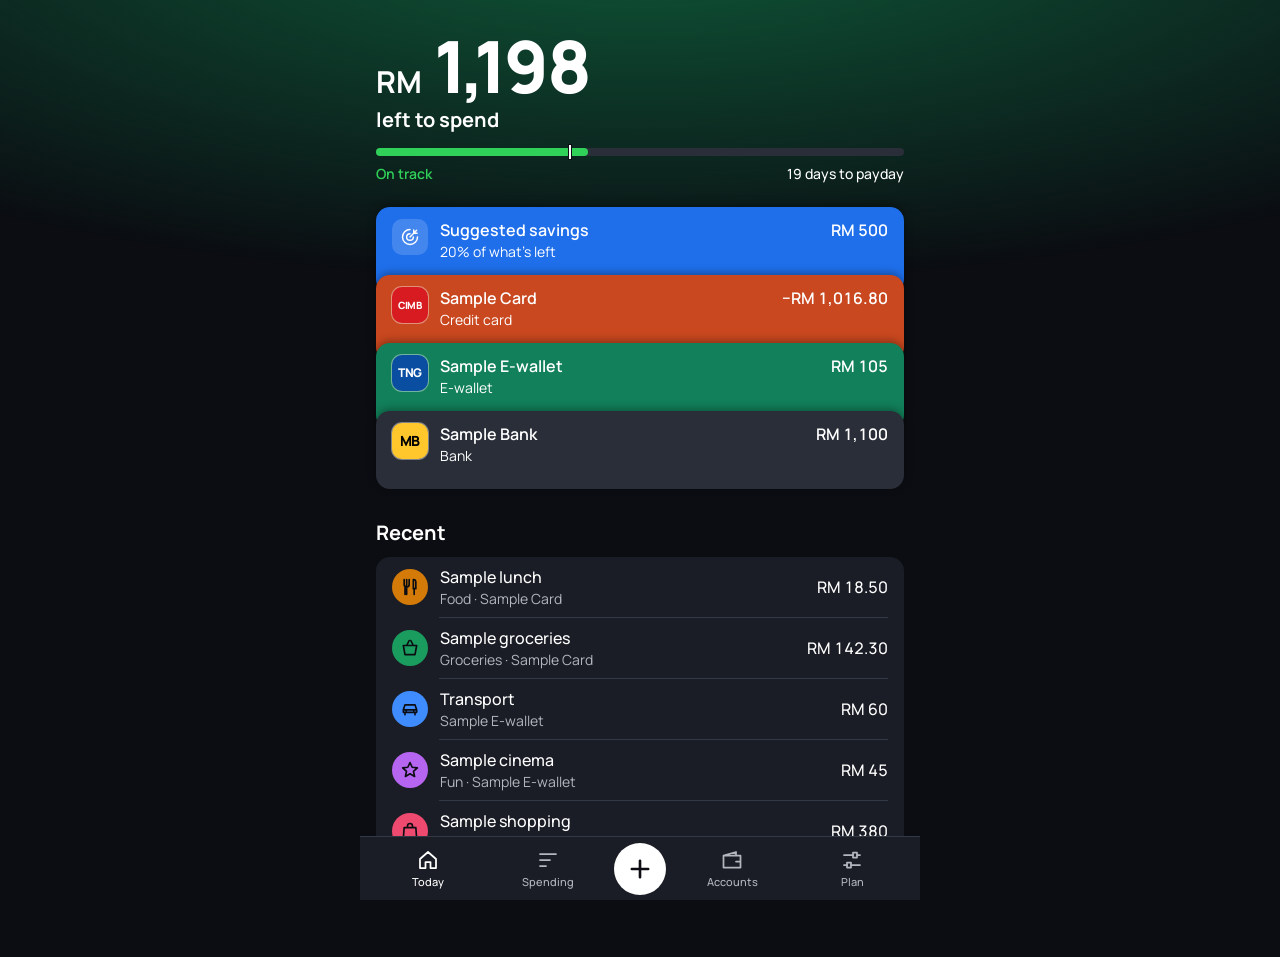
==== demo.html @ 905c10c4 "feat: add demo page with sample data Co-Authored-By: Claude Opus 5.5 <noreply@anthropic.com> Claude-" ====
<!doctype html>
<html lang="en">
<head>
<meta charset="utf-8">
<meta name="viewport" content="width=device-width,initial-scale=1,viewport-fit=cover">
<title>Left to Spend Preview</title>
<meta name="description" content="Personal finance tracker: how much more you can spend and how much to save.">
<meta name="theme-color" content="#0b0d12">
<meta name="apple-mobile-web-app-capable" content="yes">
<meta name="apple-mobile-web-app-status-bar-style" content="black-translucent">
<meta name="apple-mobile-web-app-title" content="Left to Spend">
<style>@font-face {
  font-family: Manrope;
  src: url([data-uri]) format("woff2");
  font-weight: 200 800;
  font-display: swap;
}

@property --glow { syntax: "<color>"; inherits: true; initial-value: #1c2a4a; }

:root {
  --ground: #0b0d12;
  --surface: #1a1d25;
  --surface-up: #2a2e38;
  --line: #333845;
  --stroke: #7c7c80;
  --text: #fff;
  --text-soft: #b4b6be;
  --glow-calm: #1c2a4a;
  --glow-ok: #0f5a3a;
  --glow-fast: #6b5a00;
  --glow-over: #6e2413;
  --card-save: #1f6feb;
  --card-credit: #c9481f;
  --card-wallet: #12805a;
  --card-bank: #2a2e38;
  --link: #5aa2ff;
  --gain: #30d158;
  --alert: #ff7a5c;
  --caution: #ffd60a;
  --c-food: #d47a08;
  --c-groceries: #1a9c5e;
  --c-transport: #3f8cff;
  --c-shopping: #ee4a70;
  --c-bills: #b09000;
  --c-health: #16a3a0;
  --c-fun: #b565f0;
  --c-other: #c8693f;
  --scrim: rgb(0 0 0 / .6);
  --ui: Manrope, -apple-system, BlinkMacSystemFont, "SF Pro Text", "Segoe UI", Roboto, sans-serif;
  --tabs: calc(64px + env(safe-area-inset-bottom));
  --s-1: 4px;
  --s-2: 8px;
  --s-3: 12px;
  --s-4: 16px;
  --s-5: 24px;
  --s-6: 32px;
  --r-card: 14px;
  --r-control: 10px;
  --t-tab: .6875rem;
  --t-meta: .875rem;
  --t-body: 1rem;
  --t-section: 1.25rem;
  --t-title: 2rem;
  --t-figure: 4.5rem;
  color-scheme: dark;
}

* { box-sizing: border-box; -webkit-tap-highlight-color: transparent; }
[hidden] { display: none !important; }

html { -webkit-text-size-adjust: 100%; scrollbar-color: var(--line) var(--ground); }
/* Lets the iPhone text size setting scale every rem. */
@supports (font: -apple-system-body) { html { font: -apple-system-body; } }

.acct-balance, .row-amount, .sum-table td, .cat-label, .grow input {
  font-variant-numeric: tabular-nums;
}

body {
  margin: 0;
  --glow: var(--glow-calm);
  background: var(--ground);
  color: var(--text);
  font: 400 var(--t-body)/1.4 var(--ui);
  caret-color: var(--link);
}

/* The screen shows pace before any number is read. */
body[data-pace="ok"] { --glow: var(--glow-ok); }
body[data-pace="fast"] { --glow: var(--glow-fast); }
body[data-pace="over"] { --glow: var(--glow-over); }
body { transition: --glow .8s ease; }
body::before {
  content: "";
  position: fixed; inset: 0 0 auto; z-index: -1;
  height: 62vh;
  background: radial-gradient(120% 90% at 50% -14%, var(--glow), transparent 72%);
  pointer-events: none;
}

::selection { background: var(--text); color: var(--ground); }
:focus-visible { outline: 2px solid var(--text); outline-offset: 2px; }
h1, h2, p { margin: 0; }
h1, h2 { text-wrap: balance; }
p { text-wrap: pretty; }
button, input, select { font: inherit; color: inherit; }
button { background: none; border: 0; padding: 0; cursor: pointer; }
fieldset { border: 0; margin: 0; padding: 0; min-width: 0; }
legend { padding: 0; }
.sprite { position: absolute; }

.icon {
  width: 24px; height: 24px;
  flex: none;
  fill: none; stroke: currentColor; stroke-width: 1.75;
  stroke-linecap: round; stroke-linejoin: round;
}

.visually-hidden { position: absolute; width: 1px; height: 1px; overflow: hidden; clip-path: inset(50%); white-space: nowrap; }

#view {
  max-width: 560px;
  margin: 0 auto;
  padding: calc(env(safe-area-inset-top) + var(--s-3)) var(--s-4) calc(var(--tabs) + var(--s-6));
}

.topline { display: flex; justify-content: space-between; align-items: center; gap: var(--s-3); min-height: 40px; }
h1 { font-size: var(--t-title); line-height: 1.1; font-weight: 700; letter-spacing: -.02em; }
.topline.quiet { min-height: var(--s-2); }
.sync-warning { color: var(--alert); font-size: var(--t-meta); }

/* The answer */
.hero { container-type: inline-size; margin-top: var(--s-2); }

.figure {
  /* Fits any amount: .66em per character of Manrope extra bold, plus the RM mark. */
  font-size: min(var(--t-figure), calc(100cqw / ((var(--len, 5) + 1.4) * .66)));
  font-weight: 800;
  line-height: 1.05;
  letter-spacing: -.03em;
  white-space: nowrap;
}
.figure .cur { font-size: .42em; font-weight: 700; letter-spacing: 0; }
.hero-label { font-size: var(--t-section); font-weight: 700; line-height: 1.2; margin-top: var(--s-1); }
.hero[data-state="over"] .hero-label { color: var(--alert); }
.hero > .hero-sub { margin-top: var(--s-2); font-size: var(--t-meta); }

.pace { position: relative; height: 8px; margin-top: var(--s-4); border-radius: 4px; background: var(--surface-up); }
.pace-fill { display: block; height: 100%; min-width: 8px; border-radius: 4px; background: var(--gain); transform-origin: 0 50%; }
.pace[data-pace="fast"] .pace-fill { background: var(--caution); }
.pace[data-pace="over"] .pace-fill { background: var(--alert); }
.pace-now { position: absolute; top: -3px; width: 2px; height: 14px; margin-left: -1px; background: var(--text); box-shadow: 0 0 0 1px var(--ground); }
.pace-row { display: flex; flex-wrap: wrap; justify-content: space-between; gap: 0 var(--s-3); margin-top: var(--s-2); font-size: var(--t-meta); font-weight: 500; color: var(--text); }
.pace-word { font-weight: 600; color: var(--gain); }
.pace-word[data-pace="fast"] { color: var(--caution); }
.pace-word[data-pace="over"] { color: var(--alert); }

.mix, .cat-bar { transform-origin: 0 50%; }
.mix { display: flex; gap: 2px; height: 10px; margin-top: var(--s-4); }
.mix span { min-width: 4px; background: var(--stroke); }
.mix span:first-child { border-radius: 4px 0 0 4px; }
.mix span:last-child { border-radius: 0 4px 4px 0; }

[data-cat="food"] { --hue: var(--c-food); }
[data-cat="groceries"] { --hue: var(--c-groceries); }
[data-cat="transport"] { --hue: var(--c-transport); }
[data-cat="shopping"] { --hue: var(--c-shopping); }
[data-cat="bills"] { --hue: var(--c-bills); }
[data-cat="health"] { --hue: var(--c-health); }
[data-cat="fun"] { --hue: var(--c-fun); }
[data-cat="other"] { --hue: var(--c-other); }
[data-cat="in"] { --hue: var(--gain); }
.mix span[data-cat], .cat-bar[data-cat] { background: var(--hue, var(--stroke)); }

.badge {
  flex: none;
  width: 36px; height: 36px;
  display: grid; place-items: center;
  border-radius: 50%;
  background: var(--hue, var(--surface-up));
  color: var(--ground);
  font-size: var(--t-meta); font-weight: 600;
}
.badge:not([data-cat]), .badge[data-cat="move"] { color: var(--text); }
.badge .icon { width: 20px; height: 20px; stroke-width: 2; }
.hero[data-state="over"] .figure { color: var(--alert); }

.hero-sub { color: var(--text-soft); }

/* Wallet stack */
.stack { list-style: none; margin: var(--s-5) 0 0; padding: 0; }
.hero + .stack { margin-top: var(--s-5); }
.stack li + li { margin-top: -18px; }
.stack li:last-child .acct { padding-bottom: var(--s-5); }

.acct {
  position: relative;
  width: 100%; min-height: 72px;
  display: flex; flex-wrap: wrap; justify-content: space-between; align-items: flex-start; gap: var(--s-1) var(--s-3);
  padding: var(--s-3) var(--s-4) calc(var(--s-5) + var(--s-2));
  border-radius: var(--r-card);
  background: var(--card-bank);
  box-shadow: 0 -2px 8px rgb(0 0 0 / .35);
  text-align: left;
  color: var(--text);
}
.acct[data-type="save"] { background: var(--card-save); }
.acct[data-type="card"] { background: var(--card-credit); }
.acct[data-type="ewallet"] { background: var(--card-wallet); }
.acct[data-type="bank"] { background: var(--card-bank); }
.acct-main { flex: 1 1 9ch; min-width: 0; }
.tile {
  flex: none;
  width: 36px; height: 36px;
  display: grid; place-items: center;
  border-radius: var(--r-control);
  background: rgb(255 255 255 / .16);
  color: var(--text);
}
.tile .icon { width: 20px; height: 20px; }
.tile .icon.fill { fill: currentColor; stroke: none; }
.rows .tile { background: var(--surface-up); }
.acct.ghost .tile { background: var(--surface); }
/* Fixed px: monograms are tile artwork and must stay inside the tile at any text size. */
.acct .tile[style] { box-shadow: 0 0 0 1px rgb(255 255 255 / .4); }
.mono { font-size: 12px; font-weight: 800; line-height: 1; letter-spacing: -.01em; }
.mono[data-len="4"] { font-size: 10px; }
.mono[data-len="1"], .mono[data-len="2"] { font-size: 14px; }

.brands { display: grid; grid-template-columns: repeat(auto-fill, minmax(4.75rem, 1fr)); gap: var(--s-2); }
.brand { position: relative; display: grid; justify-items: center; align-content: start; gap: var(--s-1); padding: var(--s-2) 2px; border-radius: var(--r-control); text-align: center; font-size: .6875rem; line-height: 1.2; cursor: pointer; }
.brand input { position: absolute; opacity: 0; inset: 0; margin: 0; cursor: pointer; }
.brand:has(input:checked) { background: var(--surface-up); box-shadow: inset 0 0 0 2px var(--text); }
.brand:has(input:focus-visible) { outline: 2px solid var(--text); outline-offset: 2px; }
.brand .tile { width: 44px; height: 44px; border-radius: 12px; }
.acct-name { display: block; font-weight: 600; overflow-wrap: anywhere; }
.acct-type { display: block; font-size: var(--t-meta); }
.acct-balance { margin-left: auto; font-weight: 600; white-space: nowrap; }

.acct.ghost {
  background: var(--ground);
  border: 1px dashed var(--stroke);
  box-shadow: none;
  align-items: center;
}
.stack:has(.ghost) li + li { margin-top: var(--s-2); }
.stack:has(.ghost) li .acct { padding-bottom: var(--s-3); }
.acct.ghost .acct-type { color: var(--text-soft); }
.acct.ghost:active { background: var(--surface); }
.acct:disabled { color: var(--text-soft); cursor: default; }

/* Sections */
.block { margin-top: var(--s-6); }
.block > h2 { font-size: var(--t-section); font-weight: 700; line-height: 1.2; letter-spacing: -.01em; margin-bottom: var(--s-3); }
.block-note { color: var(--text-soft); font-size: var(--t-meta); line-height: 1.45; }
.date-head { margin: var(--s-4) 0 var(--s-2); color: var(--text-soft); font-size: var(--t-meta); font-weight: 600; }
.empty { color: var(--text-soft); padding: var(--s-3) 0; }

.notice { background: var(--surface); border-radius: var(--r-card); padding: var(--s-4); margin-top: var(--s-5); display: grid; gap: var(--s-3); }
.notice-head { display: flex; gap: var(--s-3); align-items: flex-start; }
.notice-actions { display: flex; gap: var(--s-2); }

.rows { list-style: none; margin: 0; padding: 0 var(--s-4); background: var(--surface); border-radius: var(--r-card); }
.rows > li + li { border-top: 1px solid var(--line); }
.rows > li:has(.badge) + li { border-image: linear-gradient(90deg, transparent 48px, var(--line) 48px) 1; }

.row {
  width: 100%; min-height: 60px;
  display: flex; align-items: center; gap: var(--s-3);
  padding: var(--s-2) 0; text-align: left;
}
.row-main { flex: 1; min-width: 0; }
.row-title { display: block; font-weight: 500; overflow-wrap: anywhere; }
.row-sub { display: block; color: var(--text-soft); font-size: var(--t-meta); overflow-wrap: anywhere; }
.row-amount { white-space: nowrap; font-weight: 500; }
.row-amount.in { color: var(--gain); }

.sum-table { width: 100%; border-collapse: collapse; }
.sum-table th, .sum-table td { padding: var(--s-2) 0; border-top: 1px solid var(--line); }
.sum-table tr:first-child th, .sum-table tr:first-child td { border-top: 0; }
.sum-table th .icon { width: 18px; height: 18px; margin-right: var(--s-2); vertical-align: -4px; }
.sum-table th { font-weight: 400; text-align: left; color: var(--text-soft); overflow-wrap: anywhere; }
.sum-table td { text-align: right; white-space: nowrap; padding-left: var(--s-3); }
.sum-table .total th, .sum-table .total td { color: var(--text); font-weight: 600; }
.sum-group { background: var(--surface); border-radius: var(--r-card); padding: var(--s-2) var(--s-4); }
dialog .rows { background: var(--surface-up); }
dialog .sum-group { background: var(--surface-up); margin-top: var(--s-4); }
dialog .sum-table th, dialog .sum-table td { border-color: var(--stroke); }

details { margin-top: var(--s-5); }
summary { min-height: 44px; display: flex; align-items: center; color: var(--link); cursor: pointer; list-style: none; }
summary::-webkit-details-marker { display: none; }

.spoken { font-size: var(--t-section); font-weight: 600; margin-bottom: var(--s-2); }

/* Spending */
.cycle-nav { display: flex; justify-content: space-between; align-items: center; margin-top: var(--s-1); }
.cycle-nav button { width: 44px; height: 44px; display: grid; place-items: center; }
.cycle-nav button:first-child { margin-left: -10px; }
.cycle-nav button:last-child { margin-right: -10px; }
.cycle-nav button:disabled { opacity: .35; cursor: default; }
.cycle-nav span { font-weight: 600; }

.cats { background: var(--surface); border-radius: var(--r-card); padding: var(--s-2) var(--s-4); }
.cat { display: flex; align-items: center; gap: var(--s-3); width: 100%; padding: var(--s-2) 0; text-align: left; }
.cat-main { flex: 1; min-width: 0; }
.cat[aria-pressed="true"] .cat-label { color: var(--link); }
.cat-label { display: flex; justify-content: space-between; gap: var(--s-3); margin-bottom: var(--s-1); font-weight: 500; }
.cat-track { display: block; height: 6px; }
.cat-bar { display: block; height: 6px; min-width: 6px; border-radius: 0 4px 4px 0; background: var(--text); }

/* Controls */
.btn {
  min-height: 44px; padding: 0 var(--s-4);
  display: inline-flex; align-items: center; justify-content: center;
  border-radius: var(--r-control);
  font-weight: 600;
  background: var(--surface-up); color: var(--text);
}
.btn.primary { background: var(--text); color: var(--ground); }
.btn.wide { width: 100%; margin-top: var(--s-3); }
.btn { gap: var(--s-2); }
.btn .icon { width: 20px; height: 20px; }
.btn.danger { width: 100%; margin-top: var(--s-5); background: none; color: var(--alert); border: 1px solid var(--alert); }

.field { display: block; margin-top: var(--s-4); }
.field-label { display: block; font-size: var(--t-meta); font-weight: 600; margin-bottom: var(--s-1); }
.field input {
  width: 100%; min-height: 48px; padding: 0 var(--s-3);
  border-radius: var(--r-control);
  border: 1px solid var(--stroke);
  background: var(--surface);
  font-size: var(--t-body);
  -webkit-appearance: none; appearance: none;
}
.field input::placeholder { color: var(--text-soft); opacity: 1; }
dialog .field input { background: var(--surface-up); }
.form-rows { margin-top: var(--s-3); }
.grow {
  display: flex; flex-wrap: wrap; justify-content: space-between; align-items: center; gap: 0 var(--s-3);
  min-height: 52px;
  padding: var(--s-1) 0;
}
.grow + .grow { border-top: 1px solid var(--line); }
.grow > .tile { flex: none; }
.grow > span:not(.tile) { flex: 1 1 6rem; min-width: 0; }
.grow input[type="date"] { flex: 0 0 12.5rem; }
.grow input:not([type="checkbox"]), .grow select {
  flex: 1 1 5.5rem; min-width: 0; min-height: 44px;
  border: 0; border-radius: var(--s-2);
  background: none;
  font-size: var(--t-body);
  text-align: right;
  -webkit-appearance: none; appearance: none;
}
.grow input::placeholder { color: var(--text-soft); opacity: 1; }
.grow select {
  padding-right: 22px;
  flex: 1 1 8rem;
  background: url("data:image/svg+xml,%3Csvg xmlns='http://www.w3.org/2000/svg' width='16' height='16' fill='none' stroke='%23b4b6be' stroke-width='1.75' stroke-linecap='round' stroke-linejoin='round'%3E%3Cpath d='m3.5 6 4.5 4.5L12.5 6'/%3E%3C/svg%3E") no-repeat right center;
  text-overflow: ellipsis;
}
dialog .form-rows { background: var(--surface-up); }
dialog .form-rows .tile { background: rgb(255 255 255 / .1); }
dialog .grow + .grow { border-color: var(--stroke); }
.form-note { margin-top: var(--s-2); }
.field-hint { display: block; margin-top: var(--s-1); font-size: var(--t-meta); color: var(--text-soft); }

.grow input[type="checkbox"] {
  -webkit-appearance: none; appearance: none;
  flex: none; position: relative; margin: 0 0 0 auto;
  width: 51px; height: 31px;
  border-radius: 16px;
  background: var(--stroke);
  transition: background .2s;
  cursor: pointer;
}
.grow input[type="checkbox"]::after {
  content: "";
  position: absolute; top: 2px; left: 2px;
  width: 27px; height: 27px;
  border-radius: 50%;
  background: var(--text);
  box-shadow: 0 1px 3px rgb(0 0 0 / .3);
  transition: transform .2s cubic-bezier(.16, 1, .3, 1);
}
.grow input[type="checkbox"]:checked { background: var(--gain); }
.grow input[type="checkbox"]:checked::after { transform: translateX(20px); }

.error { color: var(--alert); font-size: var(--t-meta); margin-top: var(--s-2); }
.error:empty { display: none; }

/* Tab bar */
.tabs {
  position: fixed; inset: auto 0 0; z-index: 5;
  max-width: 560px; margin: 0 auto;
  display: grid; grid-template-columns: 1fr 1fr 64px 1fr 1fr; align-items: center; justify-items: center;
  height: var(--tabs);
  padding: 0 var(--s-2) env(safe-area-inset-bottom);
  background: var(--surface);
  border-top: 1px solid var(--line);
}
.tabs button {
  display: grid; justify-items: center; gap: 2px;
  min-width: 56px; min-height: 48px;
  align-content: center;
  font-size: min(var(--t-tab), 15px); font-weight: 500;
  color: var(--text-soft);
}
.tabs button[aria-current="page"] { color: var(--text); }
.tabs .add {
  width: 52px; height: 52px; min-width: 0;
  border-radius: 50%;
  background: var(--text); color: var(--ground);
}
.tabs .add .icon { width: 28px; height: 28px; stroke-width: 2.25; }

/* Sheet */
dialog {
  position: fixed; inset: auto 0 0; margin: 0 auto;
  width: 100%; max-width: 560px; max-height: calc(100dvh - env(safe-area-inset-top) - 16px);
  padding: 0; border: 0;
  border-radius: var(--r-card) var(--r-card) 0 0;
  background: var(--surface); color: var(--text);
  overflow: auto;
  overscroll-behavior: contain;
}
.deal .stack li { animation: deal .56s cubic-bezier(.16, 1, .3, 1) backwards; }
.deal .stack li:nth-child(2) { --from: -66px; animation-delay: 40ms; }
.deal .stack li:nth-child(3) { --from: -132px; animation-delay: 80ms; }
.deal .stack li:nth-child(4) { --from: -198px; animation-delay: 120ms; }
.deal .stack li:nth-child(n+5) { --from: -264px; animation-delay: 160ms; }
@keyframes deal { from { transform: translateY(var(--from, 0)); } }
.acct { transition: transform .12s cubic-bezier(.16, 1, .3, 1); }
.acct:active:not(:disabled) { transform: translateY(-3px) scale(.99); }
.tabs .add { transition: transform .12s cubic-bezier(.16, 1, .3, 1); }
.tabs .add:active { transform: scale(.9); }
dialog[open] { animation: sheet-up .28s cubic-bezier(.16, 1, .3, 1); }
@keyframes sheet-up { from { transform: translateY(32px); opacity: 0; } }
dialog::backdrop { background: var(--scrim); }
body:has(dialog[open]) { overflow: hidden; }

.sheet-head {
  position: sticky; top: 0; z-index: 1;
  display: grid; grid-template-columns: 1fr auto 1fr; gap: var(--s-2); align-items: center;
  min-height: 56px; padding: 0 var(--s-4);
  background: var(--surface);
  border-bottom: 1px solid var(--line);
}
.sheet-head h2 { text-align: center; font-size: var(--t-body); font-weight: 600; }
.sheet-head button { min-height: 44px; color: var(--link); text-align: left; white-space: nowrap; }
.sheet-head .save { font-weight: 600; text-align: right; }

.sheet-body { padding: var(--s-2) var(--s-4) calc(var(--s-5) + env(safe-area-inset-bottom)); }
.sheet-amount { font-size: var(--t-title); font-weight: 700; margin-top: var(--s-3); }

.amount-field input {
  height: 1.5em;
  font-size: var(--t-figure); font-weight: 800; letter-spacing: -.03em;
  border: 0; border-bottom: 1px solid var(--stroke); border-radius: 0;
  background: none !important;
  padding: 0;
}
.amount-field input:focus-visible { outline: 0; border-bottom: 2px solid var(--text); }

.seg-group { margin-top: var(--s-3); }
.seg { display: flex; flex-wrap: wrap; gap: 2px; padding: 2px; border-radius: var(--r-control); background: var(--surface-up); }
.seg label { position: relative; flex: 1 1 30%; }
.seg input { position: absolute; opacity: 0; inset: 0; margin: 0; }
.seg label > span { display: flex; align-items: center; justify-content: center; gap: 6px; min-height: 44px; padding: 0 var(--s-2); border-radius: var(--s-2); font-size: var(--t-meta); font-weight: 500; }
.seg .icon { width: 16px; height: 16px; }
.seg input:checked + span { background: var(--text); color: var(--ground); font-weight: 600; }
.seg input:focus-visible + span { outline: 2px solid var(--text); }

fieldset.field { margin-top: var(--s-4); }
.chips { display: flex; flex-wrap: wrap; gap: var(--s-2); }
.chips label { position: relative; }
.chips input { position: absolute; opacity: 0; inset: 0; margin: 0; }
.chips .badge, .chips .tile { width: 28px; height: 28px; border-radius: 50%; }
.chips .badge .icon, .chips .tile .icon { width: 16px; height: 16px; }
.chips .tile .mono { font-size: 9px; }
.chips input:checked + span .tile:not([style]) { background: rgb(0 0 0 / .1); color: var(--ground); }
.chips label > span { display: flex; align-items: center; gap: var(--s-2); min-height: 44px; padding: 0 var(--s-4) 0 var(--s-2); border-radius: 22px; border: 1px solid var(--stroke); font-size: var(--t-meta); font-weight: 500; }
.chips input:checked + span { background: var(--text); border-color: var(--text); color: var(--ground); font-weight: 600; }
.chips input:focus-visible + span { outline: 2px solid var(--text); outline-offset: 2px; }

form:not([data-type="spend"]) .only-spend,
form[data-type="transfer"] .not-transfer,
form:not([data-type="transfer"]) .only-transfer,
form[data-type="ewallet"] .not-ewallet,
form:not([data-type="ewallet"]) .only-ewallet,
form[data-type="card"] .not-card,
form:not([data-type="card"]) .only-card { display: none; }

#toast {
  position: fixed; left: var(--s-4); right: var(--s-4); z-index: 10;
  bottom: calc(var(--tabs) + var(--s-3));
  max-width: 528px; margin: 0 auto;
  display: flex; justify-content: space-between; align-items: center; gap: var(--s-3);
  min-height: 48px; padding: var(--s-2) var(--s-4);
  border-radius: var(--r-control);
  background: var(--surface-up); color: var(--text);
  box-shadow: 0 2px 8px rgb(0 0 0 / .5);
  opacity: 0; transform: translateY(8px); pointer-events: none;
  transition: opacity .2s, transform .2s cubic-bezier(.16, 1, .3, 1);
}
#toast.show { opacity: 1; transform: none; pointer-events: auto; }
.toast-text { display: flex; align-items: center; gap: var(--s-2); }
.toast-text .icon { width: 20px; height: 20px; color: var(--gain); }
#toast button { min-height: 44px; color: var(--link); font-weight: 600; }

.acct:active:not(:disabled), .btn:active, .tabs .add:active { filter: brightness(.82); }
.row:active, .cat:active, .tabs button:not(.add):active, .sheet-head button:active { opacity: .6; }
@media (hover: hover) {
  .acct:hover:not(:disabled), .btn:hover, .tabs .add:hover { filter: brightness(1.12); }
  .row:hover, .cat:hover { opacity: .85; }
  .tabs button:not(.add):hover { color: var(--text); }
}

@media (prefers-reduced-motion: reduce) {
  body { transition: none; }
  #toast, .grow input[type="checkbox"], .grow input[type="checkbox"]::after { transition: none; }
  dialog[open], .deal .stack li { animation: none; }
  .acct, .tabs .add { transition: none; }
  .acct:active:not(:disabled), .tabs .add:active { transform: none; }
}
</style>
</head>
<body>
<svg width="0" height="0" class="sprite" aria-hidden="true">
  <defs>
    <symbol id="i-today" viewBox="0 0 24 24"><path d="m4 11 8-7 8 7v9h-5.5v-6h-5v6H4z"/></symbol>
    <symbol id="i-spending" viewBox="0 0 24 24"><path d="M4 6h16M4 12h10M4 18h6"/></symbol>
    <symbol id="i-accounts" viewBox="0 0 24 24"><path d="M3.5 7.5h17v12h-17zM3.5 7.5 16 4v3.5M16 13.5h4.5"/></symbol>
    <symbol id="i-plan" viewBox="0 0 24 24"><path d="M4 7h9M17 7h3M4 17h3M11 17h9"/><path d="M13 4.5h4v5h-4zM7 14.5h4v5H7z"/></symbol>
    <symbol id="i-add" viewBox="0 0 24 24"><path d="M12 5v14M5 12h14"/></symbol>
    <symbol id="i-back" viewBox="0 0 24 24"><path d="m14.5 6-6 6 6 6"/></symbol>
    <symbol id="i-next" viewBox="0 0 24 24"><path d="m9.5 6 6 6-6 6"/></symbol>
    <symbol id="c-food" viewBox="0 0 24 24"><path d="M8 3v7a2.5 2.5 0 0 1-2 2.4V21M8 3v5M5 3v6a3 3 0 0 0 3 3M11 3v6a3 3 0 0 1-3 3v9M17 21v-7h2V6c0-1.7-1-3-3-3v11"/></symbol>
    <symbol id="c-groceries" viewBox="0 0 24 24"><path d="M4 9h16l-2 11H6zM8 9l3-6M16 9l-3-6"/></symbol>
    <symbol id="c-transport" viewBox="0 0 24 24"><path d="M4 16v-3l2-6h12l2 6v3zM4 13h16M6 16v3M18 16v3M7.5 14.5h.01M16.5 14.5h.01"/></symbol>
    <symbol id="c-shopping" viewBox="0 0 24 24"><path d="M5 8h14l1 13H4zM9 8V6a3 3 0 0 1 6 0v2"/></symbol>
    <symbol id="c-bills" viewBox="0 0 24 24"><path d="M6 3h12v18l-3-2-3 2-3-2-3 2zM9 8h6M9 12h6"/></symbol>
    <symbol id="c-health" viewBox="0 0 24 24"><path d="M12 20S4 15 4 9.5A4.5 4.5 0 0 1 12 7a4.5 4.5 0 0 1 8 2.5C20 15 12 20 12 20Z"/></symbol>
    <symbol id="c-fun" viewBox="0 0 24 24"><path d="m12 3 2.6 5.700 6.200.7-4.6 4.200 1.3 6.100L12 16.6 6.5 19.700l1.3-6.100L3.200 9.400l6.200-.7z"/></symbol>
    <symbol id="c-other" viewBox="0 0 24 24"><path d="M5 12h.01M12 12h.01M19 12h.01"/></symbol>
    <symbol id="i-bank" viewBox="0 0 24 24"><path d="M3 10 12 4l9 6zM5 10v8M10 10v8M14 10v8M19 10v8M3 20h18"/></symbol>
    <symbol id="i-card" viewBox="0 0 24 24"><path d="M3 6h18v13H3zM3 10.5h18M6.5 15h4"/></symbol>
    <symbol id="i-target" viewBox="0 0 24 24"><path d="M12 3a9 9 0 1 0 9 9M12 8a4 4 0 1 0 4 4M12 12l8-8M16.5 3.5V7.5h4"/></symbol>
    <symbol id="i-cash" viewBox="0 0 24 24"><path d="M3 7h18v11H3zM12 15.5a3 3 0 1 0 0-6 3 3 0 0 0 0 6ZM6.5 12.5h.01M17.5 12.5h.01"/></symbol>
    <symbol id="i-repeat" viewBox="0 0 24 24"><path d="M4 11V9a3 3 0 0 1 3-3h13l-3-3M20 13v2a3 3 0 0 1-3 3H4l3 3"/></symbol>
    <symbol id="i-house" viewBox="0 0 24 24"><path d="m4 11 8-7 8 7v9H4zM10 20v-6h4v6"/></symbol>
    <symbol id="i-key" viewBox="0 0 24 24"><path d="M14 10.5a4.5 4.5 0 1 0-1.300 3.200L15 16h2v2h2v2h2v-3l-6.5-5.700M8.5 9h.01"/></symbol>
    <symbol id="i-shield" viewBox="0 0 24 24"><path d="M12 3 5 6v6c0 4.5 3 7.5 7 9 4-1.5 7-4.5 7-9V6zM9 12l2 2 4-4"/></symbol>
    <symbol id="i-layers" viewBox="0 0 24 24"><path d="m12 4 9 5-9 5-9-5zM3 14l9 5 9-5"/></symbol>
    <symbol id="i-tag" viewBox="0 0 24 24"><path d="M4 4h8l8 8-8 8-8-8zM8.5 8.5h.01"/></symbol>
    <symbol id="i-cloud" viewBox="0 0 24 24"><path d="M7 18a4 4 0 0 1-.5-8A5.5 5.5 0 0 1 17 9a4.5 4.5 0 0 1 .5 9z"/></symbol>
    <symbol id="i-swap" viewBox="0 0 24 24"><path d="M4 8h15l-4-4M20 16H5l4 4"/></symbol>
    <symbol id="b-grab" viewBox="0 0 24 24"><path d="M23.129 10.863a2.927 2.927 0 00-2.079-.872c-.57 0-1.141.212-1.455.421-.651.434-1.186.904-2.149 2.148v.894c.817-1.064 1.59-1.903 2.177-2.364.386-.31.933-.501 1.427-.501 1.275 0 2.352 1.077 2.352 2.352v.538c0 .63-.247 1.223-.698 1.668a2.341 2.341 0 01-1.654.685c-1.048 0-1.97-.719-2.22-1.701l-.422.51c.307 1.03 1.417 1.789 2.642 1.789.778 0 1.516-.31 2.079-.872.562-.562.871-1.3.871-2.079v-.538c0-.778-.31-1.517-.871-2.078m-12.8-.274c.406 0 .757.087 1.074.266.149-.186.299-.337.411-.449-.335-.256-.903-.415-1.485-.415-.83 0-1.584.3-2.122.843-.534.54-.83 1.287-.83 2.107v3.489h.598V12.94c0-1.385.968-2.352 2.354-2.352m5.678 5.84v-3.488c0-1.072-.84-1.913-1.913-1.913-.5 0-.976.203-1.343.57a1.895 1.895 0 00-.57 1.343v.538c0 1.037.877 1.913 1.913 1.913.285 0 .671-.07.908-.264v-.631c-.232.187-.57.298-.908.298a1.302 1.302 0 01-1.315-1.316v-.538a1.3 1.3 0 011.315-1.314 1.3 1.3 0 011.316 1.314v3.489zM0 12.596v.193c0 1.036.393 2.003 1.107 2.722a3.759 3.759 0 002.689 1.112c.82 0 1.548-.186 2.162-.551.506-.302.73-.607.75-.635V12.22H3.65v.597H6.11v2.434l-.002.002c-.288.288-.972.77-2.312.77a3.165 3.165 0 01-2.279-.938 3.247 3.247 0 01-.92-2.297v-.193c0-.83.375-1.656 1.026-2.269a3.558 3.558 0 012.442-.967c.847 0 1.438.129 1.913.416v-.67c-.494-.21-1.085-.305-1.913-.305C1.862 8.8 0 10.538 0 12.595m10.329-.968c.226 0 .419.037.571.112.075-.186.151-.339.262-.525-.162-.116-.549-.186-.833-.186-1.09 0-1.913.823-1.913 1.913v3.489h.598V12.94c0-.774.54-1.314 1.315-1.314m-4.351-.702v-.707c-.541-.29-1.131-.419-1.913-.419-.799 0-1.555.293-2.132.824-.577.532-.895 1.233-.895 1.972v.193c0 1.542 1.237 2.796 2.758 2.796 1.237 0 1.745-.405 1.874-.533v-1.794H3.65v.598h1.46v.899l-.005.001c-.187.075-.578.231-1.31.231-.58 0-1.122-.225-1.528-.636a2.203 2.203 0 01-.632-1.562v-.193c0-1.192 1.113-2.198 2.43-2.198.91 0 1.45.147 1.913.528m14.105 1.126c.27-.27.623-.424.967-.424.737 0 1.315.577 1.315 1.314v.538c0 .738-.578 1.316-1.315 1.316-.357 0-.702-.196-.972-.55a2.151 2.151 0 01-.418-1.12l-.484.591c.095.452.33.885.665 1.19.344.313.774.486 1.209.486a1.915 1.915 0 001.913-1.913v-.538c0-.499-.202-.977-.57-1.343a1.896 1.896 0 00-1.343-.57c-.316 0-.818.114-1.417.652l-.002.002c-.16.16-.536.536-.765.804-.384.42-.943 1.054-1.42 1.688v.933c.529-.68.833-1.06 1.33-1.634.445-.519.996-1.15 1.307-1.422m-8.939 1.428c0 .779.31 1.517.872 2.08a2.93 2.93 0 002.078.87c.33 0 .669-.07.908-.188v-.597c-.28.117-.618.188-.908.188-1.274 0-2.352-1.077-2.352-2.353v-.538c0-1.275 1.078-2.352 2.352-2.352a2.34 2.34 0 012.353 2.353v3.488h.598v-3.604a2.979 2.979 0 00-.915-2.006 2.92 2.92 0 00-2.036-.83c-.778 0-1.516.31-2.078.873a2.926 2.926 0 00-.872 2.078zm6.918-2.313c.183-.22.372-.443.596-.631V7.378h-.596zm1.037-.876V7.378h.597V9.88a3.601 3.601 0 00-.597.41"/></symbol>
    <symbol id="b-shopee" viewBox="0 0 24 24"><path d="M15.9414 17.9633c.229-1.879-.981-3.077-4.1758-4.0969-1.548-.528-2.277-1.22-2.26-2.1719.065-1.056 1.048-1.825 2.352-1.85a5.2898 5.2898 0 0 1 2.8838.89c.116.072.197.06.263-.039.09-.145.315-.494.39-.62.051-.081.061-.187-.068-.281-.185-.1369-.704-.4149-.983-.5319a6.4697 6.4697 0 0 0-2.5118-.514c-1.909.008-3.4129 1.215-3.5389 2.826-.082 1.1629.494 2.1078 1.73 2.8278.262.152 1.6799.716 2.2438.892 1.774.552 2.695 1.5419 2.478 2.6969-.197 1.047-1.299 1.7239-2.818 1.7439-1.2039-.046-2.2878-.537-3.1278-1.19l-.141-.11c-.104-.08-.218-.075-.287.03-.05.077-.376.547-.458.67-.077.108-.035.168.045.234.35.293.817.613 1.134.775a6.7097 6.7097 0 0 0 2.8289.727 4.9048 4.9048 0 0 0 2.0759-.354c1.095-.465 1.8029-1.394 1.9449-2.554zM11.9986 1.4009c-2.068 0-3.7539 1.95-3.8329 4.3899h7.6657c-.08-2.44-1.765-4.3899-3.8328-4.3899zm7.8516 22.5981-.08.001-15.7843-.002c-1.074-.04-1.863-.91-1.971-1.991l-.01-.195L1.298 6.2858a.459.459 0 0 1 .45-.494h4.9748C6.8448 2.568 9.1607 0 11.9996 0c2.8388 0 5.1537 2.5689 5.2757 5.7898h4.9678a.459.459 0 0 1 .458.483l-.773 15.5883-.007.131c-.094 1.094-.979 1.9769-2.0709 2.0059z"/></symbol>
    <symbol id="b-hsbc" viewBox="0 0 24 24"><path d="m24 12.007-5.996 5.997V5.996L24 12.007zm-5.996-6.01H6.01l5.996 6.01 5.997-6.01zM0 12.006l6.01 5.997V5.996L0 12.007zm6.01 5.997h11.994l-5.997-5.997-5.996 5.997z"/></symbol>
    <symbol id="i-calendar" viewBox="0 0 24 24"><path d="M5 5h14v15H5zM5 10h14M9 3v4M15 3v4"/></symbol>
    <symbol id="i-note" viewBox="0 0 24 24"><path d="M5 19.5v-3L16 5.5l3 3L8 19.5zM13.5 8l3 3"/></symbol>
    <symbol id="i-trash" viewBox="0 0 24 24"><path d="M4 7h16M9 7V4h6v3M6.5 7l1 13h9l1-13M10 11v5.5M14 11v5.5"/></symbol>
    <symbol id="i-check" viewBox="0 0 24 24"><path d="m5 12.5 4.5 4.5L19 7.5"/></symbol>
  </defs>
</svg>
<main id="view"></main>
<nav class="tabs" aria-label="Main">
  <button data-act="tab" data-tab="today"><svg class="icon"><use href="#i-today"/></svg>Today</button>
  <button data-act="tab" data-tab="spending"><svg class="icon"><use href="#i-spending"/></svg>Spending</button>
  <button class="add" data-act="add" aria-label="Add entry"><svg class="icon"><use href="#i-add"/></svg></button>
  <button data-act="tab" data-tab="accounts"><svg class="icon"><use href="#i-accounts"/></svg>Accounts</button>
  <button data-act="tab" data-tab="plan"><svg class="icon"><use href="#i-plan"/></svg>Plan</button>
</nav>
<dialog id="sheet" aria-labelledby="sheet-title"></dialog>
<div id="toast" role="status"></div>
<script type="module">
const mem=new Map();
Object.defineProperty(window,'localStorage',{value:{getItem:k=>mem.get(k)??null,setItem:(k,v)=>mem.set(k,String(v)),removeItem:k=>mem.delete(k)}});
const iso=n=>{const d=new Date();d.setDate(d.getDate()-n);const p=x=>String(x).padStart(2,'0');return `${d.getFullYear()}-${p(d.getMonth()+1)}-${p(d.getDate())}`};
const rm=n=>Math.round(n*100);
const cats=['Food','Groceries','Transport','Shopping','Bills','Health','Fun','Other'].map(n=>({id:'cat-'+n.toLowerCase(),name:n,updatedAt:0}));
const com=[['house-loan','House loan',1800,1],['car-loan','Car loan',900,5],['house-rental','House rental',400,3],['health-insurance','Health insurance',250,10],['subscriptions','Subscriptions',70,15],['instalments','Instalments',80,20]].map(([k,name,a,day])=>({id:'com-'+k,name,amount:rm(a),day,accountId:'bank',from:iso(60),to:null,addedOn:iso(60),updatedAt:1}));
const tx=[['cat-food',18.5,0,'card','Sample lunch'],['cat-transport',60,1,'tng',''],['cat-groceries',142.3,1,'card','Sample groceries'],['cat-fun',45,3,'tng','Sample cinema'],['cat-shopping',380,4,'card','Sample shopping'],['cat-food',156,5,'card','']].map(([categoryId,a,d,accountId,note],i)=>({id:'t'+i,type:'spend',categoryId,amount:rm(a),date:iso(d),accountId,note,updatedAt:i+1}));
mem.set('left-to-spend-data',JSON.stringify({meta:{payday:25,setupDate:iso(60),salaryAccountId:'bank',updatedAt:1},accounts:[{id:'bank',name:'Sample Bank',brand:'maybank',type:'bank',opening:rm(4200),addedOn:iso(6),archived:false,updatedAt:1},{id:'card',name:'Sample Card',brand:'cimb',type:'card',opening:-rm(320),addedOn:iso(6),archived:false,updatedAt:1},{id:'tng',name:'Sample E-wallet',brand:'tng',type:'ewallet',opening:rm(210),addedOn:iso(6),archived:false,updatedAt:1}],categories:cats,commitments:com,plans:[{id:'p',salary:rm(6000),savePct:null,from:iso(60),updatedAt:1}],tx,deleted:{},dismissed:{}}));
// Pure money logic. Amounts are integer sen; dates are local YYYY-MM-DD strings.

// randomUUID needs a secure context; the fallback keeps saving working in sandboxed previews.
const uid = () => crypto.randomUUID?.() ?? `${Date.now().toString(36)}-${Math.random().toString(36).slice(2)}`;

const COLLECTIONS = ['accounts', 'commitments', 'categories', 'plans', 'tx'];
const START_PCT = 20;
const BUFFER_PCT = 10;
const FULL_CYCLES_NEEDED = 3;
const MAX_CUT_PCT = 25;

const pad = n => String(n).padStart(2, '0');
const toIso = d => `${d.getFullYear()}-${pad(d.getMonth() + 1)}-${pad(d.getDate())}`;
const utc = s => { const [y, m, d] = s.split('-').map(Number); return Date.UTC(y, m - 1, d); };
const localToday = () => toIso(new Date());
const daysBetween = (a, b) => Math.round((utc(b) - utc(a)) / 864e5);
const addDays = (iso, n) => new Date(utc(iso) + n * 864e5).toISOString().slice(0, 10);

// Clamps to month end, so payday 31 lands on 28 Feb.
function dayIn(year, month, day) {
  const first = new Date(year, month, 1);
  const last = new Date(first.getFullYear(), first.getMonth() + 1, 0).getDate();
  return toIso(new Date(first.getFullYear(), first.getMonth(), Math.min(day, last)));
}

function cycleOf(date, payday) {
  const [y, m] = date.split('-').map(Number);
  const here = dayIn(y, m - 1, payday);
  return date >= here
    ? { start: here, end: dayIn(y, m, payday) }
    : { start: dayIn(y, m - 2, payday), end: here };
}

const nextCycle = (cycle, payday) => cycleOf(cycle.end, payday);
const prevCycle = (cycle, payday) => cycleOf(addDays(cycle.start, -1), payday);

// Matching on the cycle end keeps history stable if payday later moves.
const activeIn = (items, cycle) =>
  items.filter(x => x.from < cycle.end && (!x.to || x.to >= cycle.end));

function planFor(data, cycle) {
  const fit = data.plans.filter(p => p.from < cycle.end).sort((a, b) => a.from.localeCompare(b.from));
  return fit.at(-1) ?? [...data.plans].sort((a, b) => a.from.localeCompare(b.from))[0];
}

const commitmentsIn = (data, cycle) => activeIn(data.commitments, cycle).filter(c => c.amount > 0);
const inCycle = (t, cycle) => t.date >= cycle.start && t.date < cycle.end;
const sum = (items, f = x => x.amount) => items.reduce((a, x) => a + f(x), 0);
const spentIn = (data, cycle) => sum(data.tx.filter(t => t.type === 'spend' && inCycle(t, cycle)));
const incomeIn = (data, cycle) => sum(data.tx.filter(t => t.type === 'income' && inCycle(t, cycle)));
const afterCommitments = (data, cycle) =>
  Math.max(0, planFor(data, cycle).salary - sum(commitmentsIn(data, cycle)));

function pastCycles(data, cycle) {
  const { payday, setupDate } = data.meta;
  const first = cycleOf(setupDate, payday).start;
  const out = [];
  for (let c = prevCycle(cycle, payday); c.start >= first; c = prevCycle(c, payday)) out.unshift(c);
  return out;
}

function spendByCategory(data, cycle) {
  const totals = new Map();
  for (const t of data.tx) {
    if (t.type === 'spend' && inCycle(t, cycle)) totals.set(t.categoryId, (totals.get(t.categoryId) ?? 0) + t.amount);
  }
  return [...totals].map(([id, amount]) => ({ id, amount })).sort((a, b) => b.amount - a.amount);
}

function overspendCauses(data, cycle) {
  const before = new Map(spendByCategory(data, prevCycle(cycle, data.meta.payday)).map(c => [c.id, c.amount]));
  return spendByCategory(data, cycle)
    .map(c => ({ id: c.id, rise: c.amount - (before.get(c.id) ?? 0) }))
    .sort((a, b) => b.rise - a.rise)
    .slice(0, 2)
    .filter(c => c.rise > 0)
    .map(c => c.id);
}

function suggestedSavings(data, cycle) {
  const left = afterCommitments(data, cycle);
  const plan = planFor(data, cycle);
  if (plan.savePct != null) {
    return { amount: Math.round(left * plan.savePct / 100), basis: 'fixed', pct: plan.savePct, over: 0, lowered: 0, causes: [] };
  }
  const past = pastCycles(data, cycle);
  const full = past.filter(c => c.start >= data.meta.setupDate).slice(-FULL_CYCLES_NEEDED);
  let amount, basis, average = 0;
  if (full.length < FULL_CYCLES_NEEDED) {
    amount = Math.round(left * START_PCT / 100);
    basis = 'start';
  } else {
    average = Math.round(sum(full, c => spentIn(data, c)) / full.length);
    amount = Math.max(0, left - average - Math.round(left * BUFFER_PCT / 100));
    amount -= amount % 1000;
    basis = 'average';
  }
  const last = past.at(-1);
  const over = last ? Math.max(0, spentIn(data, last) - spendingBudget(data, last)) : 0;
  let lowered = 0;
  if (over) {
    lowered = Math.min(over, Math.ceil(amount * MAX_CUT_PCT / 100));
    lowered += (amount - lowered) % 1000;
    amount -= lowered;
  }
  return { amount, basis, pct: START_PCT, average, over, lowered, causes: over ? overspendCauses(data, last) : [] };
}

const spendingBudget = (data, cycle) =>
  afterCommitments(data, cycle) - suggestedSavings(data, cycle).amount + incomeIn(data, cycle);

// Compares share of budget spent with share of the cycle gone.
function pace(spent, budget, today, cycle) {
  const spentPct = budget > 0 ? (spent / budget) * 100 : 100;
  const dayPct = (daysBetween(cycle.start, today) / daysBetween(cycle.start, cycle.end)) * 100;
  const state = spent > budget ? 'over' : spentPct > dayPct + 10 ? 'fast' : 'ok';
  return { spentPct: Math.min(100, spentPct), dayPct, state };
}

function summary(data, today) {
  const cycle = cycleOf(today, data.meta.payday);
  const plan = planFor(data, cycle);
  const commitments = sum(commitmentsIn(data, cycle));
  const savings = suggestedSavings(data, cycle);
  const income = incomeIn(data, cycle);
  const spent = spentIn(data, cycle);
  const budget = spendingBudget(data, cycle);
  const left = budget - spent;
  const days = daysBetween(today, cycle.end);
  const prior = prevCycle(cycle, data.meta.payday);
  // A partial first cycle or an unlogged cycle says nothing true about what was left.
  const hasPrior = prior.start >= data.meta.setupDate && spentIn(data, prior) > 0;
  return {
    cycle, salary: plan.salary, commitments, afterCommitments: plan.salary - commitments,
    savings, income, budget, spent, left, days,
    pace: pace(spent, budget, today, cycle),
    leftover: hasPrior ? Math.max(0, spendingBudget(data, prior) - spentIn(data, prior)) : 0,
    prior: hasPrior ? prior : null,
  };
}

function cycleReport(data, cycle) {
  return {
    cycle, spent: spentIn(data, cycle), budget: spendingBudget(data, cycle),
    commitments: sum(commitmentsIn(data, cycle)), categories: spendByCategory(data, cycle),
  };
}

function dueIn(cycle, day) {
  const [y, m] = cycle.start.split('-').map(Number);
  const here = dayIn(y, m - 1, day);
  return here >= cycle.start ? here : dayIn(y, m, day);
}

// Salary and commitments are derived, never stored, so editing them cannot duplicate entries.
function balances(data, today) {
  const accounts = new Map(data.accounts.map(a => [a.id, a]));
  const bal = new Map(data.accounts.map(a => [a.id, a.opening]));
  const add = (id, delta) => { if (bal.has(id)) bal.set(id, bal.get(id) + delta); };
  // The opening balance already reflects anything dated before the account was added.
  const logged = (id, delta, date) => { if (date >= accounts.get(id)?.addedOn) add(id, delta); };
  const scheduled = (id, delta, date, addedOn) => {
    const acct = accounts.get(id);
    if (acct && date > acct.addedOn && date > addedOn && date <= today) add(id, delta);
  };

  for (const t of data.tx) {
    if (t.type === 'spend') logged(t.accountId, -t.amount, t.date);
    if (t.type === 'income' || t.type === 'adjust') logged(t.accountId, t.amount, t.date);
    if (t.type === 'transfer') { logged(t.accountId, -t.amount, t.date); logged(t.toAccountId, t.amount, t.date); }
  }

  let unpaid = 0;
  if (data.plans.length) {
    const { payday, setupDate, salaryAccountId } = data.meta;
    const now = cycleOf(today, payday);
    for (let c = cycleOf(setupDate, payday); c.start <= now.start; c = nextCycle(c, payday)) {
      scheduled(salaryAccountId, planFor(data, c).salary, c.start, setupDate);
      for (const x of commitmentsIn(data, c)) {
        const due = dueIn(c, x.day);
        scheduled(x.accountId, -x.amount, due, x.addedOn);
        if (c.start === now.start && due > today && accounts.get(x.accountId)?.type === 'bank') unpaid += x.amount;
      }
    }
  }

  const owed = sum(data.accounts.filter(a => a.type === 'card'), a => Math.max(0, -bal.get(a.id)));
  return { balances: bal, owed, unpaid, spokenFor: owed + unpaid };
}

function savePlan(data, patch, today, now) {
  const cycle = cycleOf(today, data.meta.payday);
  const current = data.plans.find(p => p.from >= cycle.start);
  if (current) { Object.assign(current, patch, { updatedAt: now }); return; }
  const base = data.plans.length ? planFor(data, cycle) : { salary: 0, savePct: null };
  data.plans.push({ ...base, ...patch, id: uid(), from: cycle.start, updatedAt: now });
}

// Changes start at the current cycle; earlier cycles keep the old row.
function changeCommitment(data, id, patch, today, now) {
  const c = data.commitments.find(x => x.id === id);
  const start = cycleOf(today, data.meta.payday).start;
  if (!c.amount) {
    Object.assign(c, patch, { from: start, addedOn: today, updatedAt: now });
  } else if (c.from >= start) {
    Object.assign(c, patch, { updatedAt: now });
  } else {
    c.to = start;
    c.updatedAt = now;
    data.commitments.push({ ...c, ...patch, id: uid(), from: start, to: null, updatedAt: now });
  }
}

function endCommitment(data, id, today, now) {
  const c = data.commitments.find(x => x.id === id);
  const start = cycleOf(today, data.meta.payday).start;
  if (!c.amount || c.from >= start) {
    data.commitments = data.commitments.filter(x => x !== c);
    data.deleted[id] = now;
  } else {
    c.to = start;
    c.updatedAt = now;
  }
}

function correctBalance(data, accountId, target, today, now) {
  const current = balances(data, today).balances.get(accountId);
  if (target === current) return;
  data.tx.push({ id: uid(), type: 'adjust', accountId, amount: target - current, date: today, updatedAt: now });
}

// Newest edit of each item wins, and deletions beat edits made before them.
function merge(a, b) {
  const deleted = { ...a.deleted };
  for (const [id, at] of Object.entries(b.deleted ?? {})) deleted[id] = Math.max(deleted[id] ?? 0, at);
  const sorted = o => Object.fromEntries(Object.entries(o).sort(([x], [y]) => (x < y ? -1 : 1)));
  const out = {
    meta: (b.meta?.updatedAt ?? -1) > (a.meta?.updatedAt ?? -1) ? b.meta : a.meta,
    dismissed: sorted({ ...a.dismissed, ...b.dismissed }),
    deleted: sorted(deleted),
  };
  for (const key of COLLECTIONS) {
    const items = new Map();
    for (const x of [...(a[key] ?? []), ...(b[key] ?? [])]) {
      const seen = items.get(x.id);
      if (!seen || x.updatedAt > seen.updatedAt) items.set(x.id, x);
    }
    // Sorted so identical data serialises identically and sync can skip empty commits.
    out[key] = [...items.values()].filter(x => !(deleted[x.id] >= x.updatedAt)).sort((x, y) => (x.id < y.id ? -1 : 1));
  }
  return out;
}

function parseSen(text) {
  const clean = String(text).replace(/[,\s]/g, '').replace(/^RM/i, '');
  if (!/^\d*\.?\d{0,2}$/.test(clean) || !/\d/.test(clean)) return NaN;
  return Math.round(Number(clean) * 100);
}


const KEY = 'left-to-spend-data';
const SYNC_KEY = 'left-to-spend-sync';
const DATA_FILE = 'finance.json';

const $ = s => document.querySelector(s);
const esc = s => String(s ?? '').replace(/[&<>"']/g, c => `&#${c.charCodeAt(0)};`);
const slug = s => s.toLowerCase().replace(/\W+/g, '-');

const sign = n => (n < 0 ? '−' : '');
const plain = sen => (Math.abs(sen) / 100).toLocaleString('en-MY', {
  minimumFractionDigits: sen % 100 ? 2 : 0, maximumFractionDigits: 2,
});
const money = sen => `${sign(sen)}RM ${plain(sen)}`;
const inputAmount = sen => (sen ? (sen / 100).toFixed(2).replace(/\.00$/, '') : '');

const asDate = iso => new Date(`${iso}T12:00:00`);
const shortDate = iso => asDate(iso).toLocaleDateString('en-MY', { day: 'numeric', month: 'short' });
const longDate = iso => asDate(iso).toLocaleDateString('en-MY', { weekday: 'short', day: 'numeric', month: 'short' });

function seed() {
  const cats = ['Food', 'Groceries', 'Transport', 'Shopping', 'Bills', 'Health', 'Fun', 'Other'];
  const regular = ['House loan', 'Car loan', 'House rental', 'Health insurance', 'Subscriptions', 'Instalments'];
  // Fixed ids, so two devices that start separately do not get duplicates when merged.
  return {
    meta: { payday: null, setupDate: null, salaryAccountId: null, updatedAt: 0 },
    accounts: [],
    categories: cats.map(name => ({ id: `cat-${slug(name)}`, name, updatedAt: 0 })),
    commitments: regular.map(name => ({
      id: `com-${slug(name)}`, name, amount: 0, day: 1, accountId: null, from: '', to: null, addedOn: '', updatedAt: 0,
    })),
    plans: [], tx: [], deleted: {}, dismissed: {},
  };
}

function load() {
  const raw = localStorage.getItem(KEY);
  if (!raw) return seed();
  try {
    return merge(seed(), JSON.parse(raw));
  } catch {
    localStorage.setItem(`${KEY}-damaged-${Date.now()}`, raw);
    return seed();
  }
}

let data = load();
let cfg = {};
try { cfg = JSON.parse(localStorage.getItem(SYNC_KEY)) || {}; } catch { /* no saved sync settings */ }

const ui = { tab: 'today', cycleBack: 0, category: null, firstPaint: true, seen: new Set() };
let syncText = '';

// Monogram tiles in approximate brand colours; glyph marks exist only for brands in the CC0 Simple Icons set.
const BRANDS = [
  ['maybank', 'Maybank', 'bank', '#ffc72c', '#000', 'MB'], ['cimb', 'CIMB', 'bank', '#d81a21', '#fff', 'CIMB'],
  ['public', 'Public Bank', 'bank', '#c8102e', '#fff', 'PB'], ['rhb', 'RHB', 'bank', '#0067b1', '#fff', 'RHB'],
  ['hongleong', 'Hong Leong', 'bank', '#00338d', '#fff', 'HL'], ['ambank', 'AmBank', 'bank', '#d7141a', '#fff', 'Am'],
  ['bankislam', 'Bank Islam', 'bank', '#b5121b', '#fff', 'BI'], ['rakyat', 'Bank Rakyat', 'bank', '#00598c', '#fff', 'BR'],
  ['bsn', 'BSN', 'bank', '#123a8c', '#fff', 'BSN'], ['affin', 'Affin Bank', 'bank', '#00539b', '#fff', 'AF'],
  ['alliance', 'Alliance Bank', 'bank', '#00416a', '#fff', 'AL'], ['ocbc', 'OCBC', 'bank', '#e4002b', '#fff', 'OCBC'],
  ['hsbc', 'HSBC', 'bank', '#fff', '#db0011', 'HSBC', 'hsbc'], ['uob', 'UOB', 'bank', '#0a3a7e', '#fff', 'UOB'],
  ['stanchart', 'Standard Chartered', 'bank', '#0473ea', '#fff', 'SC'], ['gxbank', 'GXBank', 'bank', '#5b2ee5', '#fff', 'GX'],
  ['boostbank', 'Boost Bank', 'bank', '#dc1f26', '#fff', 'BB'], ['aeon', 'AEON Bank', 'bank', '#b60081', '#fff', 'AE'],
  ['ryt', 'Ryt Bank', 'bank', '#111', '#fff', 'Ryt'], ['kaf', 'KAF Digital', 'bank', '#14532d', '#fff', 'KAF'],
  ['tng', "Touch 'n Go", 'ewallet', '#0a4ea2', '#fff', 'TNG'], ['grabpay', 'GrabPay', 'ewallet', '#00864b', '#fff', 'Grab', 'grab'],
  ['shopeepay', 'ShopeePay', 'ewallet', '#ee4d2d', '#fff', 'SPay', 'shopee'], ['boost', 'Boost', 'ewallet', '#dc1f26', '#fff', 'Bo'],
  ['mae', 'MAE', 'ewallet', '#ffc72c', '#000', 'MAE'], ['bigpay', 'BigPay', 'ewallet', '#2b2d8f', '#fff', 'BP'],
  ['setel', 'Setel', 'ewallet', '#007f7a', '#fff', 'St'],
].map(([id, name, kind, bg, fg, mono, glyph]) => ({ id, name, kind, bg, fg, mono, glyph }));
const brandOf = id => BRANDS.find(b => b.id === id);

const KIND_ICONS = { bank: 'i-bank', card: 'i-card', ewallet: 'i-accounts', save: 'i-target' };
const COMMITMENT_ICONS = { 'house-loan': 'i-house', 'car-loan': 'c-transport', 'house-rental': 'i-key', 'health-insurance': 'i-shield', subscriptions: 'i-repeat', instalments: 'i-layers' };
const svg = id => `<svg class="icon" aria-hidden="true"><use href="#${id}"/></svg>`;
const plainTile = id => `<span class="tile">${svg(id)}</span>`;

function brandTile(b) {
  const mark = b.glyph ? `<svg class="icon fill" aria-hidden="true"><use href="#b-${b.glyph}"/></svg>` : `<span class="mono" data-len="${Math.min(b.mono.length, 4)}">${esc(b.mono)}</span>`;
  return `<span class="tile" style="background:${b.bg};color:${b.fg}" aria-hidden="true">${mark}</span>`;
}

const accountTile = a => (brandOf(a.brand) ? brandTile(brandOf(a.brand)) : plainTile(KIND_ICONS[a.type]));

const isSetup = () => data.plans.length > 0;
const hasCommitments = () => data.commitments.some(c => c.amount > 0);
// The figure means nothing until commitments are in, so setup stays on screen until then.
const isReady = () => isSetup() && openAccounts().length > 0 && hasCommitments();
const typing = () => document.activeElement?.closest('#view input, #view select');
const TYPE_ORDER = { card: 0, ewallet: 1, bank: 2 };
const openAccounts = () => data.accounts.filter(a => !a.archived)
  .sort((a, b) => TYPE_ORDER[a.type] - TYPE_ORDER[b.type] || a.name.localeCompare(b.name));
// Most-used categories come first, so logging usually takes one tap.
function categoriesByUse() {
  const uses = new Map();
  for (const t of data.tx) if (t.type === 'spend') uses.set(t.categoryId, (uses.get(t.categoryId) ?? 0) + 1);
  return data.categories.filter(c => !c.archived)
    .sort((a, b) => (uses.get(b.id) ?? 0) - (uses.get(a.id) ?? 0) || a.name.localeCompare(b.name));
}
const categoryName = id => data.categories.find(c => c.id === id)?.name ?? 'Uncategorised';
const accountName = id => data.accounts.find(a => a.id === id)?.name ?? 'Unknown account';

function persist() {
  try {
    localStorage.setItem(KEY, JSON.stringify(data));
  } catch {
    toast('Could not save on this device');
  }
}

const saved = () => { persist(); queueSync(); };
const commit = () => { saved(); render(); };

/* Views */

const CATEGORY_ICONS = ['food', 'groceries', 'transport', 'shopping', 'bills', 'health', 'fun', 'other'];

// Seeded categories keep one hue and icon; added ones stay neutral rather than generating a colour.
function badge(categoryId, name) {
  const key = String(categoryId).replace('cat-', '');
  if (CATEGORY_ICONS.includes(key)) return `<span class="badge" data-cat="${key}"><svg class="icon" aria-hidden="true"><use href="#c-${key}"/></svg></span>`;
  return `<span class="badge" aria-hidden="true">${esc((name || '?').slice(0, 1).toUpperCase())}</span>`;
}

const moveBadge = (icon, kind) => `<span class="badge" data-cat="${kind}">${svg(icon)}</span>`;

function entryRow(t) {
  const title = t.type === 'spend' ? (t.note || categoryName(t.categoryId))
    : t.type === 'income' ? (t.note || 'Received')
    : `${accountName(t.accountId)} to ${accountName(t.toAccountId)}`;
  const where = t.type === 'spend' ? (t.note ? `${categoryName(t.categoryId)} · ${accountName(t.accountId)}` : accountName(t.accountId))
    : t.type === 'income' ? accountName(t.accountId)
    : 'Moved, not spending';
  const amount = t.type === 'income' ? `+${money(t.amount)}` : money(t.amount);
  const mark = t.type === 'spend' ? badge(t.categoryId, categoryName(t.categoryId))
    : t.type === 'income' ? moveBadge('i-add', 'in') : moveBadge('i-swap', 'move');
  return `<li><button class="row" data-act="edit" data-id="${esc(t.id)}">
    ${mark}
    <span class="row-main"><span class="row-title">${esc(title)}</span><span class="row-sub">${esc(where)}</span></span>
    <span class="row-amount ${t.type === 'income' ? 'in' : ''}">${amount}</span>
  </button></li>`;
}

const byNewest = (a, b) => b.date.localeCompare(a.date) || b.updatedAt - a.updatedAt;
const entries = () => data.tx.filter(t => t.type !== 'adjust').sort(byNewest);

function accountCard(a, bal) {
  const type = { bank: 'Bank', card: 'Credit card', ewallet: 'E-wallet' }[a.type];
  return `<li><button class="acct" data-type="${a.type}" data-act="account" data-id="${esc(a.id)}">
    ${accountTile(a)}
    <span class="acct-main"><span class="acct-name">${esc(a.name)}</span><span class="acct-type">${type}</span></span>
    <span class="acct-balance">${money(bal)}</span>
  </button></li>`;
}

const figureText = left => (left < 0 ? Math.ceil(-left / 100) : Math.floor(left / 100)).toLocaleString('en-MY');
const figure = (text, id, sen) => `<p class="figure" style="--len:${text.length}"><span class="cur">RM</span> <span id="${id}" ${sen != null ? `data-sen="${sen}"` : ''}>${text}</span></p>`;
const PACE_WORDS = { ok: 'On track', fast: 'Spending fast', over: 'Over budget' };

function hero(s, today) {
  const over = s.left < 0;
  const payday = today === s.cycle.start;
  const dayWord = s.days === 1 ? 'day' : 'days';
  return `<section class="hero" id="hero" data-state="${over ? 'over' : 'ok'}">
    ${figure(figureText(s.left), 'figure')}
    <p class="hero-label">${over ? 'over budget' : 'left to spend'}</p>
    <div class="pace" data-pace="${s.pace.state}" role="img" aria-label="${s.pace.spentPct.toFixed(0)}% of budget spent, ${s.pace.dayPct.toFixed(0)}% of the pay cycle gone. ${PACE_WORDS[s.pace.state]}.">
      <span class="pace-fill" style="width:${s.pace.spentPct.toFixed(1)}%"></span>
      <span class="pace-now" style="left:${s.pace.dayPct.toFixed(1)}%"></span>
    </div>
    <p class="pace-row">
      <span class="pace-word" data-pace="${s.pace.state}">${PACE_WORDS[s.pace.state]}</span>
      <span>${payday ? 'Payday today, fresh cycle' : `${s.days} ${dayWord} to payday`}</span>
    </p>
  </section>`;
}

const savingsShort = sv => (sv.lowered ? 'Lowered after last cycle' : sv.basis === 'average' ? 'Based on your spending' : `${sv.pct}% of what's left`);

function savingsNote(sv) {
  const parts = [];
  if (sv.basis === 'average') parts.push(`Based on your average spending of ${money(sv.average)}, keeping a ${BUFFER_PCT}% buffer.`);
  else if (sv.basis === 'start') parts.push(`${sv.pct}% of what's left after commitments. Updates after ${FULL_CYCLES_NEEDED} full pay cycles.`);
  else parts.push(`${sv.pct}% of what's left after commitments.`);
  if (sv.lowered) {
    parts.push(`Lowered by ${money(sv.lowered)} because last cycle went ${money(sv.over)} over.`);
    if (sv.causes.length) parts.push(`Biggest rises: ${sv.causes.map(categoryName).join(', ')}.`);
  }
  return parts.join(' ');
}

function viewToday() {
  const today = localToday();
  const warning = /rejected|not found|damaged/i.test(syncText) ? `<span class="sync-warning">${esc(syncText)}</span>` : '';
  if (!isReady()) {
    const count = openAccounts().length;
    const pay = isSetup() ? summary(data, today) : null;
    const step = (done, act, icon, title, sub, off) => `<li><button class="acct step ${done ? '' : 'ghost'}" ${done ? 'data-type="bank"' : ''} data-act="${act}" ${off ? 'disabled' : ''}>
      ${plainTile(icon)}
      <span class="acct-main"><span class="acct-name">${title}</span><span class="acct-type">${esc(sub)}</span></span>
      <svg class="icon" aria-hidden="true"><use href="#i-${done ? 'check' : 'next'}"/></svg>
      ${done ? '<span class="visually-hidden">Done</span>' : ''}
    </button></li>`;
    return `<div class="topline"><h1>Set up your wallet</h1>${warning}</div>
    <p class="hero-sub">Three steps, then your left to spend appears here.</p>
    <ol class="stack">
      ${step(isSetup(), 'salary', 'i-cash', 'Salary and payday', pay ? `${money(pay.salary)}, payday on day ${data.meta.payday}` : 'What lands in your bank each month')}
      ${step(count > 0, 'account', 'i-accounts', 'Your accounts', count ? `${count} added. Tap to add another.` : 'Your bank, cards and e-wallets')}
      ${step(hasCommitments(), 'commitments', 'i-repeat', 'Monthly commitments', isSetup() ? 'Loans, rental, insurance and more' : 'Add your salary first', !isSetup())}
    </ol>`;
  }

  const s = summary(data, today);
  const { balances: bal } = balances(data, today);
  const leftover = s.leftover && s.left >= 0 && !data.dismissed[s.prior.start];
  const recent = entries().slice(0, 5);
  return `<div class="topline quiet"><h1 class="visually-hidden">Today</h1>${warning}</div>
  ${hero(s, today)}

  <ul class="stack">
    <li><button class="acct" data-type="save" data-act="savings">
      ${plainTile(KIND_ICONS.save)}
      <span class="acct-main"><span class="acct-name">Suggested savings</span><span class="acct-type">${esc(savingsShort(s.savings))}</span></span>
      <span class="acct-balance">${money(s.savings.amount)}</span>
    </button></li>
    ${openAccounts().map(a => accountCard(a, bal.get(a.id))).join('')}
  </ul>

  ${leftover ? `<div class="notice">
    <p class="notice-head">${plainTile('i-target')}<span><b>You finished last cycle ${money(s.leftover)} under budget.</b> Move it to savings?</span></p>
    <div class="notice-actions">
      <button class="btn primary" data-act="move-leftover" data-amount="${s.leftover}">Move to savings</button>
      <button class="btn" data-act="dismiss-leftover" data-id="${esc(s.prior.start)}">Not now</button>
    </div>
  </div>` : ''}

  <section class="block"><h2>Recent</h2>
    ${recent.length ? `<ul class="rows">${recent.map(entryRow).join('')}</ul>` : '<p class="empty">Nothing logged yet. Tap + after your next purchase.</p>'}
  </section>`;
}

function selectedCycle() {
  let cycle = cycleOf(localToday(), data.meta.payday);
  for (let i = 0; i < ui.cycleBack; i++) cycle = prevCycle(cycle, data.meta.payday);
  return cycle;
}

function viewSpending() {
  if (!isReady()) {
    return `<div class="topline"><h1>Where it went</h1></div>
    <p class="hero-sub">Once you start logging, this shows where each ringgit went.</p>
    <button class="btn primary wide" data-act="tab" data-tab="today">Finish setup</button>`;
  }
  const cycle = selectedCycle();
  const report = cycleReport(data, cycle);
  const first = cycleOf(data.meta.setupDate, data.meta.payday).start;
  const top = report.categories[0]?.amount ?? 0;
  const inRange = t => t.date >= cycle.start && t.date < cycle.end;
  const list = entries().filter(inRange).filter(t => !ui.category || t.categoryId === ui.category);
  const groups = new Map();
  for (const t of list) groups.set(t.date, [...(groups.get(t.date) ?? []), t]);

  return `<div class="topline"><h1>Where it went</h1></div>
  <div class="cycle-nav">
    <button data-act="cycle" data-step="1" aria-label="Previous pay cycle" ${cycle.start <= first ? 'disabled' : ''}><svg class="icon"><use href="#i-back"/></svg></button>
    <span>${shortDate(cycle.start)} to ${shortDate(addDays(cycle.end, -1))}</span>
    <button data-act="cycle" data-step="-1" aria-label="Next pay cycle" ${ui.cycleBack ? '' : 'disabled'}><svg class="icon"><use href="#i-next"/></svg></button>
  </div>
  <section class="hero" data-state="${report.spent > report.budget ? 'over' : 'ok'}">
    ${figure(plain(report.spent), 'spent', report.spent)}
    <p class="hero-label">spent of ${money(report.budget)} budget</p>
    ${report.categories.length ? `<div class="mix" aria-hidden="true">${report.categories.map(c => `<span data-cat="${esc(String(c.id).replace('cat-', ''))}" style="flex:${c.amount} 1 0"></span>`).join('')}</div>` : ''}
    <p class="hero-sub">Commitments of ${money(report.commitments)} are counted separately</p>
  </section>

  <section class="block"><h2>By category</h2>
    ${report.categories.length ? `<div class="cats">${report.categories.map(c => `
      <button class="cat" data-act="filter" data-id="${esc(c.id)}" aria-pressed="${ui.category === c.id}">
        ${badge(c.id, categoryName(c.id))}
        <span class="cat-main">
          <span class="cat-label"><span>${esc(categoryName(c.id))}</span><span>${money(c.amount)}</span></span>
          <span class="cat-track"><span class="cat-bar" data-cat="${esc(String(c.id).replace('cat-', ''))}" style="width:${(c.amount / top * 100).toFixed(1)}%"></span></span>
        </span>
      </button>`).join('')}</div>` : '<p class="empty">No spending logged in this cycle.</p>'}
  </section>

  <section class="block"><h2>${ui.category ? esc(categoryName(ui.category)) : 'All entries'}</h2>
    ${[...groups].map(([date, items]) => `<p class="date-head">${longDate(date)}</p><ul class="rows">${items.map(entryRow).join('')}</ul>`).join('') || '<p class="empty">No entries.</p>'}
  </section>`;
}

function viewAccounts() {
  const today = localToday();
  const b = balances(data, today);
  const open = openAccounts();
  const archived = data.accounts.filter(a => a.archived);
  return `<div class="topline"><h1>Accounts</h1></div>
  ${open.length ? `<ul class="stack">${open.map(a => accountCard(a, b.balances.get(a.id))).join('')}</ul>
  <button class="btn wide" data-act="account">${svg('i-add')}Add account</button>` : `<ul class="stack">
    <li><button class="acct ghost" data-act="account" data-kind="bank">${plainTile(KIND_ICONS.bank)}<span class="acct-main"><span class="acct-name">Add your bank</span></span><svg class="icon" aria-hidden="true"><use href="#i-add"/></svg></button></li>
    <li><button class="acct ghost" data-act="account" data-kind="card">${plainTile(KIND_ICONS.card)}<span class="acct-main"><span class="acct-name">Add a credit card</span></span><svg class="icon" aria-hidden="true"><use href="#i-add"/></svg></button></li>
    <li><button class="acct ghost" data-act="account" data-kind="ewallet">${plainTile(KIND_ICONS.ewallet)}<span class="acct-main"><span class="acct-name">Add an e-wallet</span></span><svg class="icon" aria-hidden="true"><use href="#i-add"/></svg></button></li>
  </ul>`}
  ${b.spokenFor ? `<section class="block"><h2>Already spoken for</h2>
    <p class="spoken">${money(b.spokenFor)}</p>
    <div class="sum-group"><table class="sum-table"><tbody>
      ${b.owed ? `<tr><th scope="row">${svg('i-card')}Card bills</th><td>${money(b.owed)}</td></tr>` : ''}
      ${b.unpaid ? `<tr><th scope="row">${svg('i-repeat')}Commitments still due from bank</th><td>${money(b.unpaid)}</td></tr>` : ''}
    </tbody></table></div>
  </section>` : ''}
  ${archived.length ? `<details><summary>Archived accounts</summary>
    <ul class="rows">${archived.map(a => `<li><button class="row" data-act="restore" data-id="${esc(a.id)}">
      <span class="row-main"><span class="row-title">${esc(a.name)}</span></span><span class="row-amount">Restore</span>
    </button></li>`).join('')}</ul>
  </details>` : ''}`;
}

function viewPlan() {
  const today = localToday();
  const setup = isSetup();
  const plan = setup ? summary(data, today) : null;
  const cycle = setup ? cycleOf(today, data.meta.payday) : null;
  const pct = setup ? planFor(data, cycle).savePct : null;
  const banks = openAccounts();
  const current = setup ? data.commitments.filter(c => !c.to || c.to >= cycle.end).sort((a, b) => b.amount - a.amount) : [];
  return `<div class="topline"><h1>Plan</h1></div>
  <form id="plan-form" novalidate>
    <div class="rows form-rows">
      <label class="grow">${plainTile('i-cash')}<span>Take-home salary</span>
        <input name="salary" inputmode="decimal" autocomplete="off" aria-describedby="plan-error" value="${setup ? inputAmount(plan.salary) : ''}" placeholder="RM 0"></label>
      <label class="grow">${plainTile('i-calendar')}<span>Payday, day of month</span>
        <input name="payday" inputmode="numeric" autocomplete="off" aria-describedby="plan-error" value="${data.meta.payday ?? ''}" placeholder="Day 1 to 31"></label>
      ${banks.length ? `<label class="grow">${plainTile('i-bank')}<span>Salary goes into</span>
        <select name="salaryAccount"><option value="">Choose</option>${banks.map(a => `<option value="${esc(a.id)}" ${a.id === data.meta.salaryAccountId ? 'selected' : ''}>${esc(a.name)}</option>`).join('')}</select></label>` : ''}
      <label class="grow">${plainTile('i-target')}<span>Suggest savings for me</span>
        <input type="checkbox" name="auto" role="switch" ${pct == null ? 'checked' : ''}></label>
      <label class="grow" ${pct == null ? 'hidden' : ''} id="pct-field">${plainTile('i-tag')}<span>Save % of what's left</span>
        <input name="pct" inputmode="numeric" autocomplete="off" aria-describedby="plan-error" value="${pct ?? 20}"></label>
    </div>
    <p class="error" id="plan-error" role="alert"></p>
    <p class="block-note form-note">Changes apply from this pay cycle. Past cycles stay as they were.</p>
  </form>

  ${setup ? `<section class="block"><h2>Commitments</h2>
    <ul class="rows">${current.map(c => `<li><button class="row" data-act="commitment" data-id="${esc(c.id)}">
      ${plainTile(COMMITMENT_ICONS[slug(c.name)] ?? 'i-repeat')}
      <span class="row-main"><span class="row-title">${esc(c.name)}</span>
      <span class="row-sub">${c.amount ? `Day ${c.day}${c.accountId ? ` · ${esc(accountName(c.accountId))}` : ''}` : 'Not set'}</span></span>
      <span class="row-amount">${c.amount ? money(c.amount) : 'Add'}</span>
    </button></li>`).join('')}</ul>
    <button class="btn wide" data-act="commitment">${svg('i-add')}Add commitment</button>
  </section>

  <section class="block"><ul class="rows">
    <li><button class="row" data-act="categories">
      ${plainTile('i-tag')}
      <span class="row-main"><span class="row-title">Categories</span></span>
      <span class="row-amount">${data.categories.filter(c => !c.archived).length}</span>
    </button></li>
  </ul></section>` : ''}

  <section class="block"><ul class="rows">
    <li><button class="row" data-act="sync-settings">
      ${plainTile('i-cloud')}
      <span class="row-main"><span class="row-title">Sync with GitHub</span>
      <span class="row-sub" id="sync-status" role="status">${esc(syncText || (cfg.token ? 'Connected' : 'Saved on this device only'))}</span></span>
    </button></li>
  </ul></section>`;
}

const VIEWS = { today: viewToday, spending: viewSpending, accounts: viewAccounts, plan: viewPlan };

function render() {
  $('#view').innerHTML = VIEWS[ui.tab]();
  const ready = isReady();
  const justReady = ready && ui.ready === false;
  $('#view').classList.toggle('deal', ui.tab === 'today' && ready && (ui.firstPaint || justReady));
  ui.ready = ready;
  ui.firstPaint = false;
  // Only Today shows the pace in words beside it, so the glow means something only there.
  document.body.dataset.pace = ready && ui.tab === 'today' ? summary(data, localToday()).pace.state : 'calm';
  if (justReady) toast('Your wallet is ready');
  document.querySelectorAll('.tabs [data-tab]').forEach(b => {
    if (b.dataset.tab === ui.tab) b.setAttribute('aria-current', 'page');
    else b.removeAttribute('aria-current');
  });
}

/* The figure counts to its new value after an entry. */

const calm = () => matchMedia('(prefers-reduced-motion: reduce)').matches;
const EASE = 'cubic-bezier(.16, 1, .3, 1)';

function count(el, from, to, format, ms = 800) {
  const final = el.textContent;
  const start = performance.now();
  const step = time => {
    if (!el.isConnected) return;
    const t = Math.min(1, (time - start) / ms);
    el.textContent = t < 1 ? format(from + (to - from) * (1 - (1 - t) ** 4)) : final;
    if (t < 1) requestAnimationFrame(step);
  };
  requestAnimationFrame(step);
}

// Opening a screen fills its figure and bars from zero; values are already correct if motion is off.
function fillIn(again) {
  // Each screen fills once per app open, so daily tab switching stays instant.
  if (calm() || (!again && ui.seen.has(ui.tab))) return;
  ui.seen.add(ui.tab);
  const today = $('#figure');
  if (today) {
    const left = summary(data, localToday()).left;
    count(today, 0, left, figureText);
    const fill = $('.pace-fill');
    fill?.animate([{ transform: 'scaleX(0)' }, { transform: 'none' }], { duration: 800, easing: EASE });
  }
  const spent = $('#spent');
  if (spent) count(spent, 0, Number(spent.dataset.sen), v => plain(Math.round(v)));
  document.querySelectorAll('.mix, .cat-bar').forEach((el, i) => el.animate(
    [{ transform: 'scaleX(0)' }, { transform: 'none' }],
    { duration: 700, delay: i * 30, easing: EASE, fill: 'backwards' },
  ));
}

function rollFigure(from, fromPct, accountId) {
  const el = $('#figure');
  if (!el || from == null || calm()) return;
  const now = summary(data, localToday());
  $('.pace-fill')?.animate([{ width: `${fromPct}%` }, { width: `${now.pace.spentPct}%` }], { duration: 800, easing: EASE });
  document.querySelector(`.acct[data-id="${CSS.escape(accountId)}"]`)?.animate(
    [{ transform: 'none' }, { transform: 'translateY(-8px)', offset: .35 }, { transform: 'none' }],
    { duration: 480, easing: EASE },
  );
  if (from !== now.left && (from < 0) === (now.left < 0)) count(el, from, now.left, figureText);
}

/* Toast */

let toastTimer;
const hideToast = () => $('#toast').classList.remove('show');

// An undo stays until the next action, so there is no time limit on recovering an entry.
function toast(text, undo) {
  const el = $('#toast');
  el.innerHTML = `<span class="toast-text">${svg('i-check')}${esc(text)}</span>${undo ? '<button>Undo</button>' : ''}`;
  if (undo) el.querySelector('button').onclick = () => { el.classList.remove('show'); undo(); };
  el.classList.add('show');
  clearTimeout(toastTimer);
  if (!undo) toastTimer = setTimeout(hideToast, 2500);
}

/* Sheets */

const sheet = $('#sheet');

let sheetOpener = null;

function openSheet({ title, body, save, saveLabel = 'Save', focus, cancel = true }) {
  if (!sheet.open) sheetOpener = document.activeElement;
  sheet.innerHTML = `<form novalidate>
    <div class="sheet-head">
      ${cancel ? '<button type="button" data-close>Cancel</button>' : '<span></span>'}
      <h2 id="sheet-title">${esc(title)}</h2>
      <button type="button" class="save">${esc(saveLabel)}</button>
    </div>
    <div class="sheet-body"><p class="error" id="sheet-error" role="alert"></p>${body}</div>
  </form>`;
  const form = sheet.querySelector('form');
  const type = form.querySelector('[name="type"]:checked');
  if (type) form.dataset.type = type.value;
  form.addEventListener('change', e => { if (e.target.name === 'type') form.dataset.type = e.target.value; });
  // Saves on click, not form submit: sandboxed previews block submit without any error.
  const submit = () => {
    const problem = save(new FormData(form));
    form.querySelectorAll('[aria-invalid]').forEach(el => { el.removeAttribute('aria-invalid'); el.removeAttribute('aria-describedby'); });
    if (problem) {
      const [name, text] = problem;
      form.querySelector('.error').textContent = text;
      const field = form.elements[name];
      const target = field instanceof RadioNodeList ? field[0] : field;
      target.setAttribute('aria-invalid', 'true');
      target.setAttribute('aria-describedby', 'sheet-error');
      target.focus();
      sheet.scrollTop = 0;
    } else {
      sheet.close();
    }
  };
  form.querySelector('.save').addEventListener('click', submit);
  form.addEventListener('submit', e => { e.preventDefault(); submit(); });
  form.addEventListener('keydown', e => {
    if (e.key === 'Enter' && e.target.matches('input:not([type="radio"]):not([type="checkbox"])')) { e.preventDefault(); submit(); }
  });
  if (!sheet.open) sheet.showModal();
  if (focus) form.elements[focus].focus();
}

const chips = (name, legend, items, chosen, extra = '') => `<fieldset class="field ${extra}">
  <legend class="field-label">${legend}</legend>
  <div class="chips">${items.map(i => `<label>
    <input type="radio" name="${name}" value="${esc(i.id)}" ${i.id === chosen ? 'checked' : ''}><span>${i.mark ?? ''}${esc(i.name)}</span>
  </label>`).join('')}</div>
</fieldset>`;

const segments = (name, legend, items, chosen) => `<fieldset class="seg-group">
  <legend class="visually-hidden">${legend}</legend>
  <div class="seg">${items.map(([value, label, icon]) => `<label>
    <input type="radio" name="${name}" value="${value}" ${value === chosen ? 'checked' : ''}><span>${svg(icon)}${label}</span>
  </label>`).join('')}</div>
</fieldset>`;

const withTile = a => ({ ...a, mark: accountTile(a) });

function entrySheet(entry, preset = {}) {
  const accounts = openAccounts();
  if (!entry && !accounts.length) {
    toast('Add an account first');
    ui.tab = 'accounts';
    render();
    return;
  }
  const t = entry ?? {
    type: 'spend', amount: 0, date: localToday(), note: '',
    accountId: entries().find(x => x.type === 'spend')?.accountId ?? accounts[0].id,
    ...preset,
  };
  const pickable = [...accounts];
  for (const id of [t.accountId, t.toAccountId]) {
    const a = data.accounts.find(x => x.id === id);
    if (a?.archived) pickable.push(a);
  }
  const body = `
    ${segments('type', 'Entry type', [['spend', 'Spent', 'c-shopping'], ['income', 'Received', 'i-cash'], ['transfer', 'Moved', 'i-swap']], t.type)}
    <label class="field amount-field"><span class="field-label">Amount in RM</span>
      <input name="amount" inputmode="decimal" autocomplete="off" value="${inputAmount(t.amount)}" placeholder="0"></label>
    ${chips('categoryId', 'Category', [...categoriesByUse(), ...data.categories.filter(c => c.archived && c.id === t.categoryId)].map(c => ({ ...c, mark: badge(c.id, c.name) })), t.categoryId, 'only-spend')}
    ${chips('accountId', 'Account', pickable.map(withTile), t.accountId)}
    ${chips('toAccountId', 'Moved to', pickable.map(withTile), t.toAccountId, 'only-transfer')}
    <div class="rows form-rows">
      <label class="grow">${plainTile('i-calendar')}<span>Date</span><input type="date" name="date" value="${t.date}"></label>
      <label class="grow not-transfer">${plainTile('i-note')}<span>Note</span><input name="note" autocomplete="off" placeholder="Optional" value="${esc(t.note)}"></label>
    </div>
    ${entry ? `<button type="button" class="btn danger" data-act="delete-entry" data-id="${esc(entry.id)}">${svg('i-trash')}Delete entry</button>` : ''}`;

  openSheet({
    title: entry ? 'Edit entry' : 'Add entry',
    focus: entry ? null : 'amount',
    body,
    save(f) {
      const type = f.get('type');
      const amount = parseSen(f.get('amount'));
      const date = f.get('date');
      if (!(amount > 0)) return ['amount', 'Enter an amount above zero, for example 12.50.'];
      if (type === 'spend' && !f.get('categoryId')) return ['categoryId', 'Choose a category.'];
      if (!f.get('accountId')) return ['accountId', 'Choose an account.'];
      if (type === 'transfer' && !f.get('toAccountId')) return ['toAccountId', 'Choose where the money moved to.'];
      if (type === 'transfer' && f.get('toAccountId') === f.get('accountId')) return ['toAccountId', 'Choose two different accounts.'];
      if (!date) return ['date', 'Choose a date.'];
      const fields = {
        type, amount, date, accountId: f.get('accountId'),
        categoryId: type === 'spend' ? f.get('categoryId') : null,
        toAccountId: type === 'transfer' ? f.get('toAccountId') : null,
        note: type === 'transfer' ? '' : f.get('note').trim(),
        updatedAt: Date.now(),
      };
      const prior = isReady() ? summary(data, localToday()) : null;
      if (entry) Object.assign(entry, fields);
      else data.tx.push({ id: uid(), ...fields });
      commit();
      if (ui.tab === 'today' && prior) rollFigure(prior.left, prior.pace.spentPct, fields.accountId);
      toast(entry ? 'Entry updated' : preset.leftover ? `${money(amount)} moved to savings` : `Logged ${money(amount)}`);
    },
  });
}

const brandGrid = (kind, chosen) => `<div class="brands">
  ${BRANDS.filter(b => b.kind === kind).map(b => `<label class="brand">
    <input type="radio" name="brand" value="${b.id}" data-name="${esc(b.name)}" ${b.id === chosen ? 'checked' : ''}>
    ${brandTile(b)}<span>${esc(b.name)}</span>
  </label>`).join('')}
</div>`;

function accountSheet(account, kind) {
  const bal = account ? balances(data, localToday()).balances.get(account.id) : 0;
  const current = account ? (account.type === 'card' ? Math.max(0, -bal) : bal) : 0;
  const body = `
    ${segments('type', 'Account type', [['bank', 'Bank', 'i-bank'], ['card', 'Credit card', 'i-card'], ['ewallet', 'E-wallet', 'i-accounts']], account?.type ?? kind ?? 'bank')}
    <fieldset class="field not-ewallet"><legend class="field-label">Choose your bank</legend>${brandGrid('bank', account?.brand)}</fieldset>
    <fieldset class="field only-ewallet"><legend class="field-label">Choose your e-wallet</legend>${brandGrid('ewallet', account?.brand)}</fieldset>
    <div class="rows form-rows">
      <label class="grow">${plainTile('i-note')}<span>Name</span><input name="name" autocomplete="off" value="${esc(account?.name)}"></label>
      <label class="grow">${plainTile('i-cash')}<span class="not-card">${account ? 'Correct balance' : 'Balance today'}</span><span class="only-card">${account ? 'Correct amount owed' : 'Amount owed today'}</span>
        <input name="balance" inputmode="decimal" autocomplete="off" value="${current > 0 ? inputAmount(current) : ''}" placeholder="RM 0"></label>
    </div>
    ${account ? '<p class="field-hint">Change this if it no longer matches your app or statement. It does not count as spending.</p>' : ''}
    ${account ? `<button type="button" class="btn danger" data-act="archive" data-id="${esc(account.id)}">${svg('i-trash')}Remove account</button>` : ''}`;

  openSheet({
    title: account ? 'Edit account' : 'Add account',
    focus: account ? null : 'name',
    body,
    save(f) {
      const name = f.get('name').trim();
      const type = f.get('type');
      const text = f.get('balance').trim();
      const amount = text ? parseSen(text) : 0;
      if (!name) return ['name', 'Enter a name.'];
      if (Number.isNaN(amount)) return ['balance', 'Enter the balance as a number, for example 1200.50.'];
      const signed = type === 'card' ? -amount : amount;
      const picked = brandOf(f.get('brand'));
      const brand = picked && (picked.kind === 'ewallet') === (type === 'ewallet') ? picked.id : null;
      const now = Date.now();
      if (account) {
        Object.assign(account, { name, type, brand, updatedAt: now });
        correctBalance(data, account.id, signed, localToday(), now);
      } else {
        const id = uid();
        data.accounts.push({ id, name, type, brand, opening: signed, addedOn: localToday(), archived: false, updatedAt: now });
        if (type === 'bank' && !data.meta.salaryAccountId) {
          data.meta = { ...data.meta, salaryAccountId: id, updatedAt: now };
        }
      }
      commit();
    },
  });
  const nameField = sheet.querySelector('[name="name"]');
  sheet.querySelector('form').addEventListener('change', e => {
    if (e.target.name !== 'brand') return;
    const auto = BRANDS.some(b => b.name === nameField.value);
    if (!nameField.value || auto) nameField.value = e.target.dataset.name;
  });
}

function commitmentSheet(c) {
  const body = `
    <div class="rows form-rows">
      <label class="grow">${plainTile('i-note')}<span>Name</span><input name="name" autocomplete="off" value="${esc(c?.name)}"></label>
      <label class="grow">${plainTile('i-cash')}<span>Monthly amount</span>
        <input name="amount" inputmode="decimal" autocomplete="off" value="${inputAmount(c?.amount)}" placeholder="RM 0"></label>
      <label class="grow">${plainTile('i-calendar')}<span>Paid on day</span>
        <input name="day" inputmode="numeric" autocomplete="off" value="${c?.day ?? 1}"></label>
      <label class="grow">${plainTile('i-bank')}<span>Paid from</span>
        <select name="accountId"><option value="">Choose</option>${openAccounts().map(a => `<option value="${esc(a.id)}" ${a.id === c?.accountId ? 'selected' : ''}>${esc(a.name)}</option>`).join('')}</select></label>
    </div>
    <p class="field-hint">This already counts each month, so do not log it as a purchase.</p>
    ${c ? `<button type="button" class="btn danger" data-act="end-commitment" data-id="${esc(c.id)}">${svg('i-trash')}Remove commitment</button>` : ''}`;

  openSheet({
    title: c ? 'Edit commitment' : 'Add commitment',
    focus: c ? 'amount' : 'name',
    body,
    save(f) {
      const name = f.get('name').trim();
      const amount = parseSen(f.get('amount'));
      const day = Number(f.get('day'));
      if (!name) return ['name', 'Enter a name.'];
      if (!(amount > 0)) return ['amount', 'Enter a monthly amount above zero.'];
      if (!Number.isInteger(day) || day < 1 || day > 31) return ['day', 'Enter a day from 1 to 31.'];
      const fields = { name, amount, day, accountId: f.get('accountId') || null };
      const today = localToday();
      const now = Date.now();
      if (c) changeCommitment(data, c.id, fields, today, now);
      else data.commitments.push({
        id: uid(), ...fields, from: cycleOf(today, data.meta.payday).start, to: null, addedOn: today, updatedAt: now,
      });
      commit();
    },
  });
}

function savingsSheet() {
  const s = summary(data, localToday());
  openSheet({
    title: 'Suggested savings',
    saveLabel: 'Done',
    cancel: false,
    body: `<p class="sheet-amount">${money(s.savings.amount)}</p>
      <p class="block-note">${esc(savingsNote(s.savings))}</p>
      <div class="sum-group"><table class="sum-table"><tbody>
        <tr><th scope="row">${svg('i-cash')}Salary</th><td>${money(s.salary)}</td></tr>
        <tr><th scope="row">${svg('i-repeat')}Commitments</th><td>${money(-s.commitments)}</td></tr>
        <tr><th scope="row">${svg('i-target')}Suggested savings</th><td>${money(-s.savings.amount)}</td></tr>
        ${s.income ? `<tr><th scope="row">${svg('i-add')}Other money received</th><td>+${money(s.income)}</td></tr>` : ''}
        <tr><th scope="row">${svg('c-shopping')}Spent so far</th><td>${money(-s.spent)}</td></tr>
        <tr class="total"><th scope="row">Left to spend</th><td>${money(s.left)}</td></tr>
      </tbody></table></div>`,
    save() {},
  });
}

function salarySheet() {
  const today = localToday();
  openSheet({
    title: 'Salary and payday',
    focus: 'salary',
    body: `<div class="rows form-rows">
        <label class="grow">${plainTile('i-cash')}<span>Take-home salary</span>
          <input name="salary" inputmode="decimal" autocomplete="off" value="${isSetup() ? inputAmount(summary(data, today).salary) : ''}" placeholder="RM 0"></label>
        <label class="grow">${plainTile('i-calendar')}<span>Payday, day of month</span>
          <input name="payday" inputmode="numeric" autocomplete="off" value="${data.meta.payday ?? ''}" placeholder="1 to 31"></label>
      </div>`,
    save(f) {
      const salary = parseSen(f.get('salary'));
      const payday = Number(f.get('payday'));
      if (!(salary > 0)) return ['salary', 'Enter your take-home salary, for example 6000.'];
      if (!Number.isInteger(payday) || payday < 1 || payday > 31) return ['payday', 'Enter a payday from 1 to 31.'];
      setPlan({ salary }, payday);
      commit();
    },
  });
}

function commitmentsSheet() {
  const list = data.commitments.filter(c => !c.to).sort((a, b) => a.name.localeCompare(b.name));
  const accounts = openAccounts();
  openSheet({
    title: 'Monthly commitments',
    body: `<p class="field-hint">Leave blank what you don't have. You can set pay dates later in Plan.</p>
      <div class="rows form-rows">
        ${list.map(c => `<label class="grow">${plainTile(COMMITMENT_ICONS[slug(c.name)] ?? 'i-repeat')}<span>${esc(c.name)}</span>
          <input name="c-${esc(c.id)}" inputmode="decimal" autocomplete="off" value="${inputAmount(c.amount)}" placeholder="RM 0"></label>`).join('')}
        ${accounts.length ? `<label class="grow">${plainTile('i-bank')}<span>Paid from</span>
          <select name="accountId">${accounts.map(a => `<option value="${esc(a.id)}" ${a.id === data.meta.salaryAccountId ? 'selected' : ''}>${esc(a.name)}</option>`).join('')}</select></label>` : ''}
      </div>`,
    save(f) {
      const changes = [];
      for (const c of list) {
        const text = f.get(`c-${c.id}`).trim();
        if (!text) continue;
        const amount = parseSen(text);
        if (!(amount > 0)) return [`c-${c.id}`, `Enter ${c.name} as a number, for example 1800.`];
        changes.push([c, amount]);
      }
      if (!changes.length) return [`c-${list[0].id}`, 'Enter at least one monthly amount.'];
      const now = Date.now();
      const accountId = f.get('accountId');
      for (const [c, amount] of changes) {
        if (amount !== c.amount || accountId !== c.accountId) {
          changeCommitment(data, c.id, { amount, accountId: accountId ?? c.accountId }, localToday(), now);
        }
      }
      commit();
    },
  });
}

function categoriesSheet() {
  openSheet({
    title: 'Categories',
    saveLabel: 'Done',
    cancel: false,
    body: `<ul class="rows">${data.categories.filter(c => !c.archived).map(c => `<li><button type="button" class="row" data-act="category" data-id="${esc(c.id)}">
      ${badge(c.id, c.name)}
      <span class="row-main"><span class="row-title">${esc(c.name)}</span></span>
    </button></li>`).join('')}</ul>
    <button type="button" class="btn wide" data-act="category">${svg('i-add')}Add category</button>`,
    save() {},
  });
}

function syncSheet() {
  openSheet({
    title: 'Sync with GitHub',
    saveLabel: 'Sync',
    body: `<div class="rows form-rows">
        <label class="grow">${plainTile('i-cloud')}<span>Private repo</span>
          <input name="repo" autocomplete="off" autocapitalize="off" spellcheck="false" placeholder="owner/lts-data" value="${esc(cfg.repo)}"></label>
        <label class="grow">${plainTile('i-key')}<span>Access token</span>
          <input name="token" type="password" autocomplete="off" placeholder="github_pat_..." value="${esc(cfg.token)}"></label>
      </div>
      <p class="field-hint">Use a fine-grained token limited to that repo, with Contents set to read and write. It stays on this device.</p>
      ${cfg.token ? `<button type="button" class="btn danger" data-act="disconnect">${svg('i-trash')}Remove token</button>` : ''}`,
    save(f) {
      const repo = f.get('repo').trim();
      const token = f.get('token').trim();
      if (!/^[\w.-]+\/[\w.-]+$/.test(repo)) return ['repo', 'Enter the repo as owner/name.'];
      if (!token) return ['token', 'Add your access token.'];
      cfg = { repo, token };
      localStorage.setItem(SYNC_KEY, JSON.stringify(cfg));
      sync();
    },
  });
}

function categorySheet(c) {
  openSheet({
    title: c ? 'Edit category' : 'Add category',
    focus: 'name',
    body: `<div class="rows form-rows"><label class="grow">${plainTile('i-tag')}<span>Name</span><input name="name" autocomplete="off" value="${esc(c?.name)}"></label></div>
      ${c ? `<button type="button" class="btn danger" data-act="archive-category" data-id="${esc(c.id)}">${svg('i-trash')}Remove category</button>` : ''}`,
    save(f) {
      const name = f.get('name').trim();
      if (!name) return ['name', 'Enter a name.'];
      if (c) Object.assign(c, { name, updatedAt: Date.now() });
      else data.categories.push({ id: uid(), name, updatedAt: Date.now() });
      commit();
    },
  });
}

/* Plan form saves as each field changes */

function setPlan(patch, payday, salaryAccountId = data.meta.salaryAccountId) {
  const now = Date.now();
  const today = localToday();
  data.meta = { ...data.meta, payday, setupDate: data.meta.setupDate ?? today, salaryAccountId, updatedAt: now };
  savePlan(data, patch, today, now);
}

function savePlanForm(form) {
  const f = new FormData(form);
  const salary = parseSen(f.get('salary'));
  const payday = Number(f.get('payday'));
  const auto = f.get('auto') === 'on';
  const pct = Number(f.get('pct'));
  const error = $('#plan-error');
  $('#pct-field').hidden = auto;
  form.querySelectorAll('[aria-invalid]').forEach(el => el.removeAttribute('aria-invalid'));
  const fail = (name, text) => { error.textContent = text; form.elements[name].setAttribute('aria-invalid', 'true'); };
  if (!f.get('salary') && !f.get('payday')) return;
  if (!(salary > 0)) return fail('salary', 'Enter your take-home salary, for example 6000.');
  if (!Number.isInteger(payday) || payday < 1 || payday > 31) return fail('payday', 'Enter a payday from 1 to 31.');
  if (!auto && !(pct >= 0 && pct <= 100)) return fail('pct', 'Enter a percentage from 0 to 100.');
  error.textContent = '';
  const first = !isSetup();
  setPlan({ salary, savePct: auto ? null : pct }, payday, f.get('salaryAccount') ?? data.meta.salaryAccountId);
  saved();
  if (first) render();
}

/* Actions */

const ACTIONS = {
  tab(el) { ui.tab = el.dataset.tab; ui.category = null; ui.cycleBack = 0; render(); scrollTo(0, 0); fillIn(); },
  add() { entrySheet(); },
  edit(el) { entrySheet(data.tx.find(t => t.id === el.dataset.id)); },
  account(el) { accountSheet(data.accounts.find(a => a.id === el.dataset.id), el.dataset.kind); },
  salary() { salarySheet(); },
  savings() { savingsSheet(); },
  commitments() { commitmentsSheet(); },
  commitment(el) { commitmentSheet(data.commitments.find(c => c.id === el.dataset.id)); },
  category(el) { categorySheet(data.categories.find(c => c.id === el.dataset.id)); },
  categories() { categoriesSheet(); },
  'sync-settings'() { syncSheet(); },
  cycle(el) { ui.cycleBack += Number(el.dataset.step); ui.category = null; render(); fillIn(true); },
  filter(el) { ui.category = ui.category === el.dataset.id ? null : el.dataset.id; render(); },
  'move-leftover'(el) { entrySheet(null, { type: 'transfer', amount: Number(el.dataset.amount), leftover: true }); },
  'dismiss-leftover'(el) { data.dismissed[el.dataset.id] = true; commit(); },
  'delete-entry'(el) {
    const t = data.tx.find(x => x.id === el.dataset.id);
    data.tx = data.tx.filter(x => x !== t);
    data.deleted[t.id] = Date.now();
    sheet.close();
    commit();
    toast('Entry deleted', () => {
      delete data.deleted[t.id];
      t.updatedAt = Date.now();
      data.tx.push(t);
      commit();
    });
  },
  archive(el) {
    const id = el.dataset.id;
    const a = data.accounts.find(x => x.id === id);
    const used = data.tx.some(t => t.accountId === id || t.toAccountId === id)
      || data.commitments.some(c => c.accountId === id) || data.meta.salaryAccountId === id;
    if (used) Object.assign(a, { archived: true, updatedAt: Date.now() });
    else { data.accounts = data.accounts.filter(x => x !== a); data.deleted[id] = Date.now(); }
    sheet.close();
    commit();
    toast(used ? 'Account archived. History kept.' : 'Account removed');
  },
  restore(el) {
    Object.assign(data.accounts.find(a => a.id === el.dataset.id), { archived: false, updatedAt: Date.now() });
    commit();
  },
  'end-commitment'(el) { endCommitment(data, el.dataset.id, localToday(), Date.now()); sheet.close(); commit(); },
  'archive-category'(el) {
    Object.assign(data.categories.find(c => c.id === el.dataset.id), { archived: true, updatedAt: Date.now() });
    sheet.close();
    commit();
  },
  disconnect() {
    cfg = { repo: cfg.repo };
    localStorage.setItem(SYNC_KEY, JSON.stringify(cfg));
    sheet.close();
    setSync('Token removed. Saved on this device only');
  },
};

document.addEventListener('click', e => {
  if (!e.target.closest('#toast')) hideToast();
  if (e.target.closest('[data-close]')) { sheet.close(); return; }
  if (e.target === sheet) { sheet.close(); return; }
  const el = e.target.closest('[data-act]');
  if (el) ACTIONS[el.dataset.act](el);
});

// Focus would otherwise fall to the page when the button that opened a sheet was redrawn.
sheet.addEventListener('close', () => {
  if (!sheetOpener?.isConnected) $('.tabs [aria-current="page"]')?.focus();
});

// iOS keeps fixed elements behind the keyboard, so lift the sheet above it.
function fitSheet() {
  const v = window.visualViewport;
  sheet.style.bottom = `${Math.max(0, innerHeight - v.height - v.offsetTop)}px`;
  sheet.style.maxHeight = `${v.height - 8}px`;
}
window.visualViewport?.addEventListener('resize', fitSheet);
window.visualViewport?.addEventListener('scroll', fitSheet);

document.addEventListener('change', e => {
  const form = e.target.closest('#plan-form');
  if (form) savePlanForm(form);
});

document.addEventListener('submit', e => {
  if (e.target.id === 'plan-form') e.preventDefault();
});

/* GitHub sync */

const b64 = s => btoa(unescape(encodeURIComponent(s)));
const unb64 = s => decodeURIComponent(escape(atob(s.replace(/\s/g, ''))));
const api = () => `https://api.github.com/repos/${cfg.repo}/contents/${DATA_FILE}`;
const headers = () => ({
  Authorization: `Bearer ${cfg.token}`,
  Accept: 'application/vnd.github+json',
  'X-GitHub-Api-Version': '2022-11-28',
});

function setSync(text) {
  syncText = text;
  const el = $('#sync-status');
  if (el) el.textContent = text;
}

async function pull() {
  // shortcut: the contents API returns file bodies only up to 1 MB, about 5,000 entries; move to the blobs API if reached.
  const r = await fetch(api(), { headers: headers(), cache: 'no-store' });
  if (r.status === 404) return { remote: {}, sha: null };
  if (!r.ok) throw new Error(`http${r.status}`);
  const j = await r.json();
  try {
    return { remote: JSON.parse(unb64(j.content)), sha: j.sha };
  } catch {
    // Never overwrite a remote file that could not be read.
    throw new Error('damaged');
  }
}

let busy = false;
let again = false;
let timer;

async function sync() {
  if (!cfg.token || !cfg.repo) return;
  if (busy) { again = true; return; }
  busy = true;
  setSync('Syncing');
  try {
    let done = false;
    for (let attempt = 0; attempt < 3 && !done; attempt++) {
      const { remote, sha } = await pull();
      data = merge(data, remote);
      persist();
      if (!typing()) render();
      const body = JSON.stringify(data);
      if (sha && JSON.stringify(merge(remote, {})) === body) { done = true; break; }
      const res = await fetch(api(), {
        method: 'PUT',
        headers: headers(),
        body: JSON.stringify({ message: 'Update finance data', content: b64(body), sha: sha ?? undefined }),
      });
      if (res.ok) done = true;
      else if (res.status !== 409 && res.status !== 422) throw new Error(`put${res.status}`);
    }
    setSync(done ? 'Synced to GitHub' : 'Sync conflict, will retry');
  } catch (e) {
    const code = String(e.message);
    setSync(/401|403/.test(code) ? 'GitHub rejected the token'
      : code === 'damaged' ? 'GitHub file is damaged, not overwritten'
      : code === 'put404' || code === 'http404' ? 'Repo not found, check the name and token'
      : 'Offline, saved on this device');
  }
  busy = false;
  if (again) { again = false; sync(); }
}

function queueSync() {
  if (!cfg.token || !cfg.repo) return;
  clearTimeout(timer);
  timer = setTimeout(sync, 1200);
}

document.addEventListener('visibilitychange', () => {
  if (document.visibilityState === 'visible') { if (!typing()) render(); sync(); }
});

render();
fillIn();
sync();
if ('serviceWorker' in navigator) navigator.serviceWorker.register('sw.js').catch(() => {});
</script>
</body>
</html>
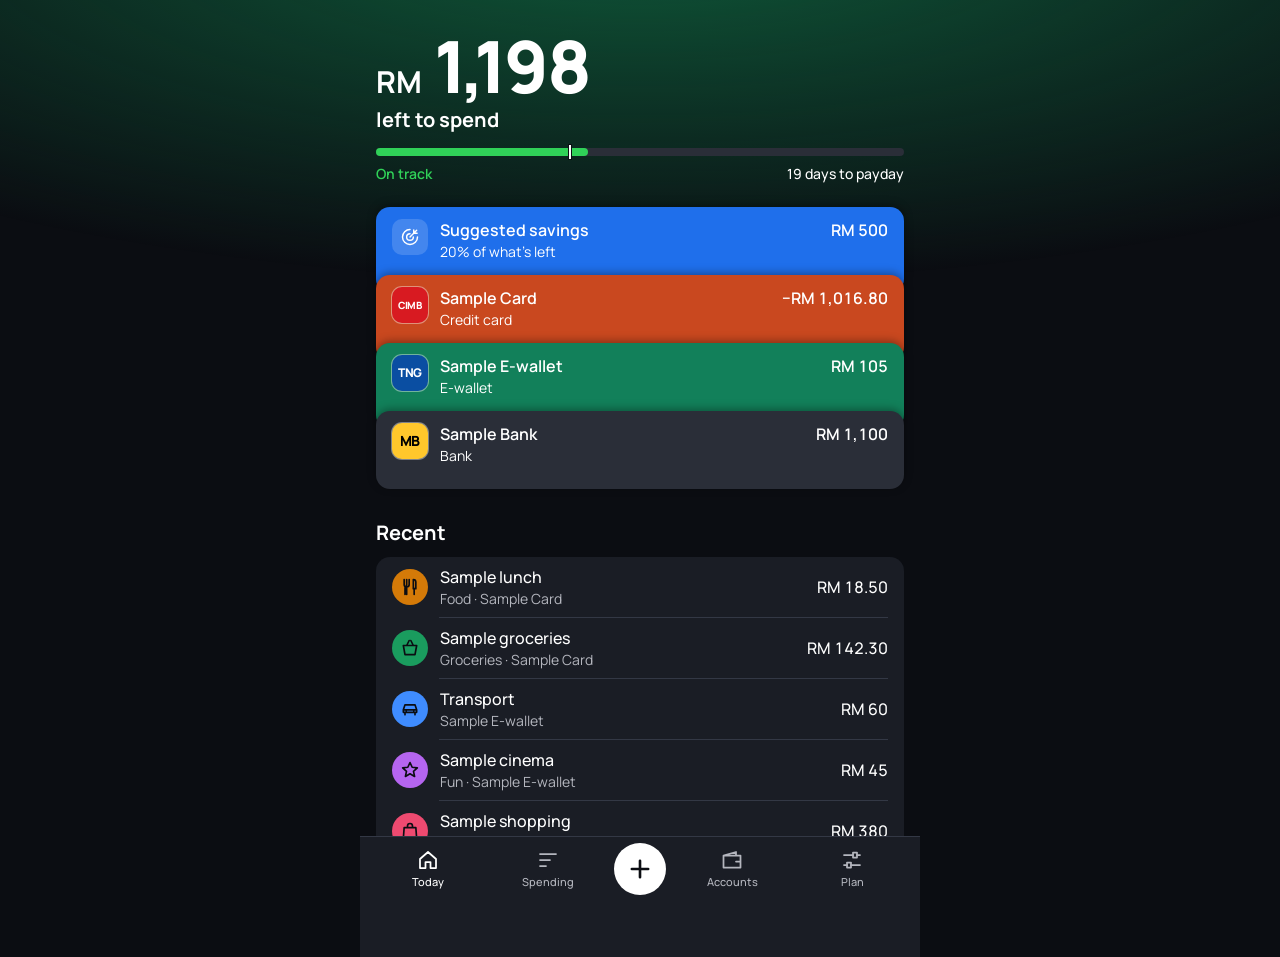
==== commit 18239eb4: "fix: extend tab bar colour to screen edge and reset sheet offsets on close Co-Authored-By: Claude Op" ====
--- a/demo.html
+++ b/demo.html
@@ -401,6 +401,8 @@
   background: var(--surface);
   border-top: 1px solid var(--line);
 }
+/* If iOS leaves a gap under the bar, its colour runs on to the screen edge. */
+.tabs::after { content: ""; position: absolute; inset: 100% 0 auto; height: 120px; background: inherit; }
 .tabs button {
   display: grid; justify-items: center; gap: 2px;
   min-width: 56px; min-height: 48px;
@@ -439,6 +441,7 @@
 dialog[open] { animation: sheet-up .28s cubic-bezier(.16, 1, .3, 1); }
 @keyframes sheet-up { from { transform: translateY(32px); opacity: 0; } }
 dialog::backdrop { background: var(--scrim); }
+dialog:focus-visible { outline: 0; }
 body:has(dialog[open]) { overflow: hidden; }
 
 .sheet-head {
@@ -574,7 +577,7 @@
   <button data-act="tab" data-tab="accounts"><svg class="icon"><use href="#i-accounts"/></svg>Accounts</button>
   <button data-act="tab" data-tab="plan"><svg class="icon"><use href="#i-plan"/></svg>Plan</button>
 </nav>
-<dialog id="sheet" aria-labelledby="sheet-title"></dialog>
+<dialog id="sheet" aria-labelledby="sheet-title" tabindex="-1"></dialog>
 <div id="toast" role="status"></div>
 <script type="module">
 const mem=new Map();
@@ -1339,7 +1342,8 @@
     if (e.key === 'Enter' && e.target.matches('input:not([type="radio"]):not([type="checkbox"])')) { e.preventDefault(); submit(); }
   });
   if (!sheet.open) sheet.showModal();
-  if (focus) form.elements[focus].focus();
+  // Focus the sheet, not its first button, so opening never rings Cancel or Save.
+  (focus ? form.elements[focus] : sheet).focus();
 }
 
 const chips = (name, legend, items, chosen, extra = '') => `<fieldset class="field ${extra}">
@@ -1745,6 +1749,9 @@
 
 // Focus would otherwise fall to the page when the button that opened a sheet was redrawn.
 sheet.addEventListener('close', () => {
+  // Clear keyboard offsets, and nudge iOS, which can leave fixed bars raised after the keyboard closes.
+  sheet.style.bottom = sheet.style.maxHeight = '';
+  scrollTo(scrollX, scrollY);
   if (!sheetOpener?.isConnected) $('.tabs [aria-current="page"]')?.focus();
 });
 
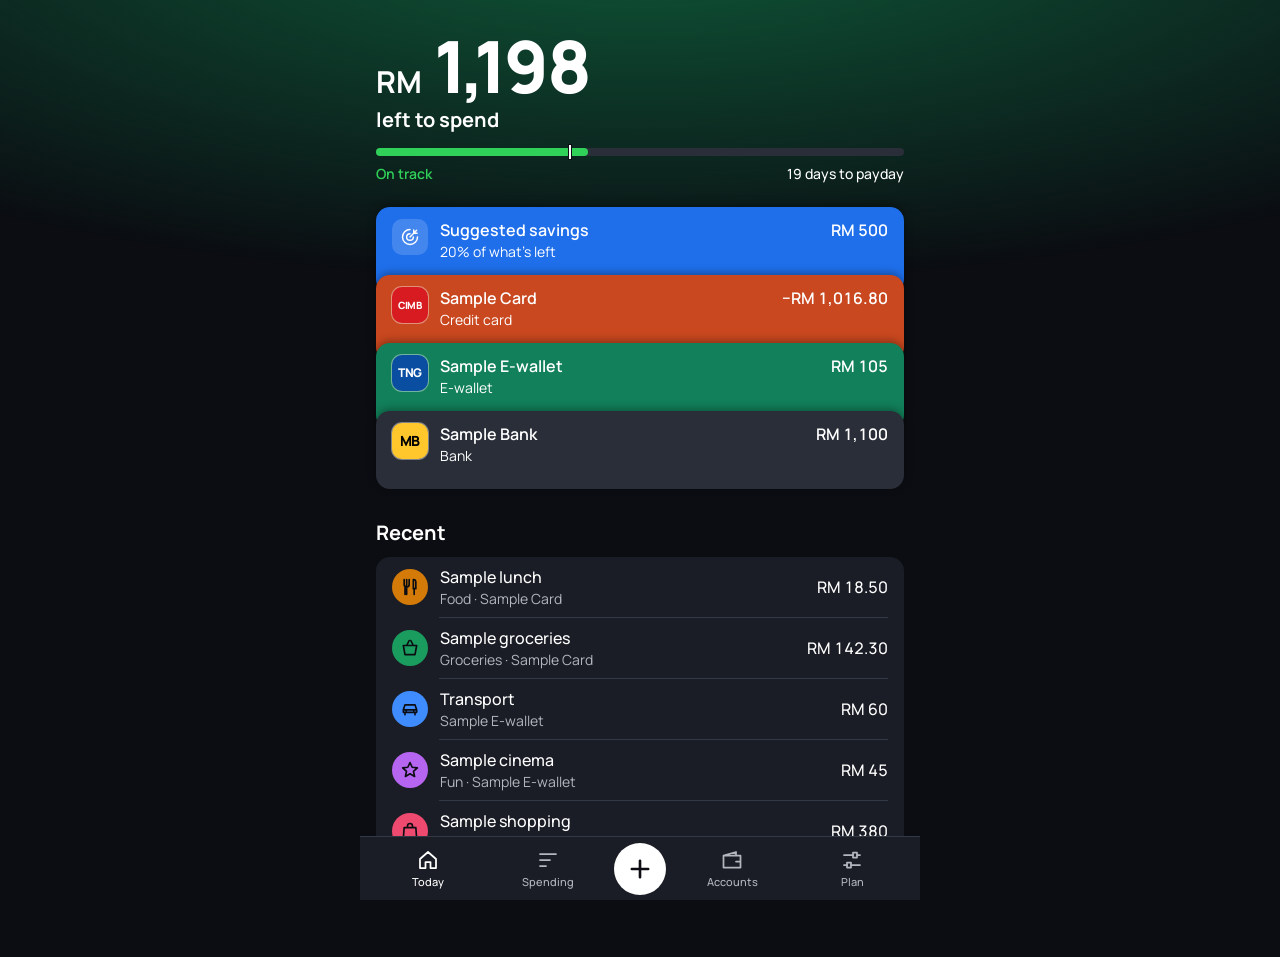
==== commit 1e0dd6bd: "fix: give installed iOS app the full screen height Co-Authored-By: Claude Opus 5.5 <noreply@anthropi" ====
--- a/demo.html
+++ b/demo.html
@@ -70,6 +70,12 @@
 [hidden] { display: none !important; }
 
 html { -webkit-text-size-adjust: 100%; scrollbar-color: var(--line) var(--ground); }
+/* WebKit bug 301108: an installed page shorter than the screen gets a viewport one status bar too short,
+   leaving fixed bars above the bottom edge. A taller page restores it; the cap stops scrolling elsewhere. */
+@media (display-mode: standalone) {
+  html { min-height: min(100lvh, calc(100% + env(safe-area-inset-top))); }
+}
+
 /* Lets the iPhone text size setting scale every rem. */
 @supports (font: -apple-system-body) { html { font: -apple-system-body; } }
 
@@ -401,8 +407,6 @@
   background: var(--surface);
   border-top: 1px solid var(--line);
 }
-/* If iOS leaves a gap under the bar, its colour runs on to the screen edge. */
-.tabs::after { content: ""; position: absolute; inset: 100% 0 auto; height: 120px; background: inherit; }
 .tabs button {
   display: grid; justify-items: center; gap: 2px;
   min-width: 56px; min-height: 48px;
@@ -442,7 +446,6 @@
 @keyframes sheet-up { from { transform: translateY(32px); opacity: 0; } }
 dialog::backdrop { background: var(--scrim); }
 dialog:focus-visible { outline: 0; }
-body:has(dialog[open]) { overflow: hidden; }
 
 .sheet-head {
   position: sticky; top: 0; z-index: 1;
